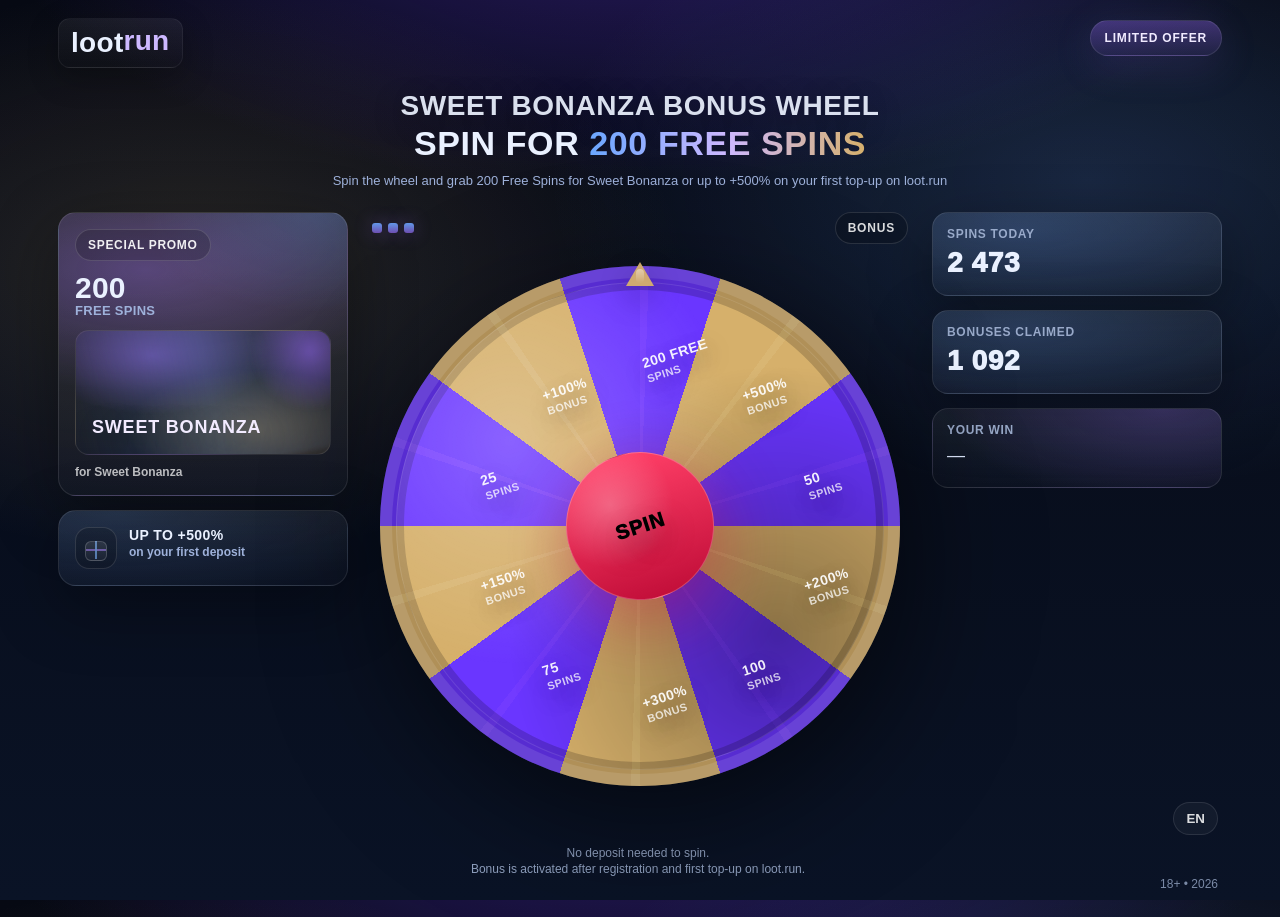
==== main.html @ 3810c140 "first commit" ====
<!doctype html>
<html lang="ru">

<head>
    <meta charset="UTF-8" />
    <meta name="viewport" content="width=device-width, initial-scale=1.0" />
    <title>Bonus Wheel</title>
    <link rel="stylesheet" href="styles.css" />
</head>

<body>
    <div class="page">
        <div class="topbar">
            <div class="brand">loot<span>run</span></div>
            <div class="pill pill--limited">LIMITED OFFER</div>
        </div>

        <header class="hero">
            <h1 class="hero__title">
                <span class="hero__titleSmall">SWEET BONANZA BONUS WHEEL</span>
                <span class="hero__titleBig">SPIN FOR <span class="gradText">200 FREE SPINS</span></span>
            </h1>
            <p class="hero__desc">
                Spin the wheel and grab 200 Free Spins for Sweet Bonanza or up to +500% on your first top-up on loot.run
            </p>
        </header>

        <main class="layout">
            <aside class="side side--left">
                <div class="promoCard promoCard--accent">
                    <div class="promoCard__top">
                        <div>
                            <div class="miniTag">SPECIAL PROMO</div>
                            <div class="promoCard__value" style="margin-top:10px">
                                <div class="promoCard__num">200</div>
                                <div class="promoCard__sub">FREE SPINS</div>
                            </div>
                        </div>
                    </div>

                    <div class="promoCard__art" aria-hidden="true">
                        <div class="artLogo">SWEET BONANZA</div>
                        <div class="artGlow"></div>
                    </div>

                    <div class="promoCard__note">for Sweet Bonanza</div>
                </div>

                <div class="promoCard promoCard--muted">
                    <div class="giftRow">
                        <div class="giftIcon" aria-hidden="true"></div>
                        <div>
                            <div class="promoCard__label">UP TO +500%</div>
                            <div class="promoCard__text">on your first deposit</div>
                        </div>
                    </div>
                </div>
            </aside>

            <section class="wheelSection">
                <div class="wheelHeader">
                    <div class="wheelHeader__left">
                        <div class="sparkRow" aria-hidden="true">
                            <span class="spark"></span>
                            <span class="spark"></span>
                            <span class="spark"></span>
                        </div>
                    </div>
                    <div class="wheelHeader__right">
                        <div class="badge">BONUS</div>
                    </div>
                </div>

                <div class="wheelWrap">
                    <div class="needle" aria-hidden="true"></div>

                    <div class="wheel" id="wheel">
                        <div class="wheel__rim"></div>
                        <div class="wheel__grid"></div>
                        <div class="wheel__labels" id="wheelLabels"></div>
                        <button class="wheel__spin" id="spinBtn" type="button">
                            <span class="wheel__spinInner">SPIN</span>
                        </button>
                    </div>
                </div>


            </section>

            <aside class="side side--right">
                <div class="statCard">
                    <div class="statCard__label">SPINS TODAY</div>
                    <div class="statCard__value" id="spinsToday">2 473</div>
                </div>
                <div class="statCard">
                    <div class="statCard__label">BONUSES CLAIMED</div>
                    <div class="statCard__value" id="bonusesClaimed">1 092</div>
                </div>

                <div class="resultCard">
                    <div class="resultCard__label">YOUR WIN</div>
                    <div class="resultCard__value" id="spinResult">—</div>
                </div>
            </aside>
        </main>

        <footer class="footer">
            <div class="topbar__lang">
                <button class="langBtn" type="button" aria-label="Language">EN</button>
            </div>
            <div class="wheelFooter">
                <div class="wheelFooter__fine">No deposit needed to spin.</div>
                <div class="wheelFooter__fine">
                    Bonus is activated after registration and first top-up on loot.run.
                </div>
            </div>
            <span class="muted">18+ • 2026</span>
        </footer>
    </div>

    <script src="app.js" defer></script>
</body>

</html>
---- styles.css ----
:root{
  --bg0:#060913;
  --bg1:#0a1326;
  --panel:#0f1a30;
  --panel2:#0c152a;
  --text:#eaf1ff;
  --muted:#9eb1da;
  --accent:#6aa6ff;
  --accent2:#9b6bff;
  --gold:#d6b06b;
  --border:rgba(255,255,255,.10);
  --border2:rgba(255,255,255,.16);
  --shadow: 0 18px 60px rgba(0,0,0,.55);
}

*{box-sizing:border-box}

html,body{height:100%}

body{
  margin:0;
  font-family:Arial, Helvetica, sans-serif;
  color:var(--text);
  background:
    radial-gradient(1100px 520px at 50% -120px, rgba(107,60,255,.35), transparent 60%),
    radial-gradient(900px 520px at 85% 20%, rgba(106,166,255,.18), transparent 60%),
    radial-gradient(900px 520px at 15% 30%, rgba(214,176,107,.16), transparent 55%),
    linear-gradient(180deg, var(--bg0), var(--bg1));
  overflow-x:hidden;
}

.page{
  max-width:1200px;
  margin:0 auto;
  padding:18px 18px 26px;
}

.topbar{
  display:flex;
  align-items:flex-start;
  justify-content:space-between;
  gap:16px;
  position:relative;
}

.brand{
  font-weight:800;
  letter-spacing:.3px;
  font-size:28px;
  line-height:1;
  padding:10px 12px;
  border-radius:12px;
  background:linear-gradient(180deg, rgba(255,255,255,.06), rgba(255,255,255,0));
  border:1px solid rgba(255,255,255,.06);
  box-shadow:0 10px 30px rgba(0,0,0,.25);
}
.brand span{
  display:inline-block;
  transform:translateY(-2px);
  color:#cdb8ff;
}

.pill{
  font-size:12px;
  font-weight:700;
  letter-spacing:.8px;
  padding:10px 14px;
  border-radius:999px;
  border:1px solid rgba(255,255,255,.10);
  background:linear-gradient(180deg, rgba(155,107,255,.35), rgba(155,107,255,.12));
  color:#f0eaff;
  box-shadow:0 10px 40px rgba(155,107,255,.15);
  margin-top:2px;
}

.topbar__lang{
  display:flex;
  justify-content:flex-end;
  min-width:90px;
}
.langBtn{
  appearance:none;
  border:1px solid rgba(255,255,255,.10);
  background:rgba(255,255,255,.04);
  color:rgba(255,255,255,.85);
  border-radius:999px;
  padding:8px 12px;
  cursor:pointer;
  transition:.15s;
  font-weight:700;
}
.langBtn:hover{
  border-color:rgba(106,166,255,.6);
  color:#cfe3ff;
}

.hero{
  margin-top:10px;
  padding:12px 0 6px;
}
.hero__title{
  margin:0;
  text-align:center;
  font-weight:900;
  letter-spacing:.6px;
}
.hero__titleSmall{
  display:block;
  font-size:28px;
  color:rgba(235,242,255,.92);
  text-transform:uppercase;
  text-shadow:0 8px 30px rgba(0,0,0,.35);
}
.hero__titleBig{
  display:block;
  font-size:34px;
  margin-top:2px;
  text-transform:uppercase;
}

.gradText{
  background:linear-gradient(90deg, #6aa6ff, #cdb8ff, #d6b06b);
  -webkit-background-clip:text;
  background-clip:text;
  color:transparent;
}

.hero__desc{
  margin:10px auto 0;
  max-width:720px;
  text-align:center;
  color:var(--muted);
  font-size:13px;
}

.layout{
  margin-top:18px;
  display:grid;
  grid-template-columns: 290px 1fr 290px;
  gap:18px;
  align-items:start;
}

.side{display:flex; flex-direction:column; gap:14px;}

.promoCard{
  border-radius:18px;
  background:
    radial-gradient(600px 140px at 20% 10%, rgba(155,107,255,.18), transparent 60%),
    linear-gradient(180deg, rgba(255,255,255,.06), rgba(255,255,255,.02));
  border:1px solid rgba(255,255,255,.10);
  box-shadow:0 20px 65px rgba(0,0,0,.35);
  padding:16px;
  overflow:hidden;
  position:relative;
}

.promoCard--accent{
  background:
    radial-gradient(520px 220px at 30% 20%, rgba(155,107,255,.35), transparent 55%),
    radial-gradient(320px 180px at 90% 0%, rgba(106,166,255,.25), transparent 55%),
    linear-gradient(180deg, rgba(255,255,255,.08), rgba(255,255,255,.02));
}

.promoCard--muted{
  background:
    radial-gradient(500px 170px at 20% 5%, rgba(106,166,255,.16), transparent 55%),
    linear-gradient(180deg, rgba(255,255,255,.05), rgba(255,255,255,.02));
}

.miniTag{
  display:inline-flex;
  align-items:center;
  font-size:12px;
  font-weight:800;
  letter-spacing:.7px;
  color:rgba(255,255,255,.92);
  padding:8px 12px;
  border-radius:999px;
  border:1px solid rgba(255,255,255,.14);
  background:rgba(0,0,0,.18);
}

.promoCard__top{
  display:flex;
  align-items:flex-start;
  justify-content:space-between;
  gap:12px;
}

.promoCard__value{ text-align:left; }
.promoCard__num{
  font-size:30px;
  font-weight:900;
  letter-spacing:.2px;
}
.promoCard__sub{
  margin-top:-2px;
  font-size:13px;
  color:var(--muted);
  font-weight:700;
  letter-spacing:.3px;
}

.promoCard__art{
  margin-top:12px;
  height:125px;
  border-radius:14px;
  border:1px solid rgba(255,255,255,.10);
  background:
    radial-gradient(180px 90px at 30% 20%, rgba(155,107,255,.45), transparent 65%),
    radial-gradient(210px 100px at 70% 80%, rgba(214,176,107,.35), transparent 60%),
    linear-gradient(180deg, rgba(0,0,0,.18), rgba(0,0,0,.04));
  position:relative;
  overflow:hidden;
}
.promoCard__art:before{
  content:"";
  position:absolute; inset:-80px -40px auto -40px;
  height:220px;
  transform:rotate(-12deg);
  background:linear-gradient(90deg, transparent, rgba(106,166,255,.20), transparent);
  filter:blur(2px);
}
.artLogo{
  position:absolute; inset:auto 16px 16px 16px;
  font-weight:900;
  letter-spacing:.8px;
  text-transform:uppercase;
  font-size:18px;
  color:#f2ebff;
  text-shadow:0 10px 30px rgba(0,0,0,.4);
}
.artGlow{
  position:absolute;
  width:140px; height:140px;
  right:-50px; top:-50px;
  border-radius:50%;
  background:radial-gradient(circle, rgba(155,107,255,.55), transparent 60%);
  filter:blur(2px);
}

.promoCard__note{
  margin-top:10px;
  color:rgba(255,255,255,.72);
  font-size:12px;
  font-weight:700;
}

.giftRow{
  display:flex;
  gap:12px;
  align-items:flex-start;
}

.giftIcon{
  width:42px; height:42px;
  border-radius:14px;
  border:1px solid rgba(255,255,255,.12);
  background:rgba(0,0,0,.18);
  display:flex; align-items:center; justify-content:center;
  font-size:18px;
  position:relative;
}

.giftIcon::before{
  content:"";
  position:absolute;
  left:50%;
  top:13px;
  width:20px;
  height:18px;
  transform:translateX(-50%);
  border-radius:6px;
  background:linear-gradient(180deg, rgba(255,255,255,.10), rgba(255,255,255,.04));
  border:1px solid rgba(255,255,255,.18);
}

.giftIcon::after{
  content:"";
  position:absolute;
  left:50%;
  top:13px;
  width:20px;
  height:18px;
  transform:translateX(-50%);
  border-radius:6px;
  background:
    linear-gradient(90deg, transparent 44%, rgba(106,166,255,.85) 44% 56%, transparent 56%),
    linear-gradient(transparent 44%, rgba(155,107,255,.75) 44% 56%, transparent 56%);
  mix-blend-mode:screen;
  opacity:.7;
}
.promoCard__label{
  font-size:14px;
  font-weight:900;
  letter-spacing:.4px;
  text-transform:uppercase;
}
.promoCard__text{
  margin-top:2px;
  color:var(--muted);
  font-size:12px;
  font-weight:700;
}

.wheelSection{
  padding:0;
  position:relative;
}
.wheelHeader{
  display:flex;
  justify-content:space-between;
  align-items:center;
  padding:0 6px 10px;
}
.badge{
  font-size:12px;
  font-weight:900;
  letter-spacing:.8px;
  padding:8px 12px;
  border-radius:999px;
  border:1px solid rgba(255,255,255,.12);
  background:rgba(0,0,0,.18);
  color:rgba(255,255,255,.85);
}

.sparkRow{display:flex; gap:6px; align-items:center;}
.spark{
  width:10px; height:10px;
  border-radius:3px;
  background:linear-gradient(180deg, rgba(106,166,255,.9), rgba(155,107,255,.65));
  box-shadow:0 0 18px rgba(155,107,255,.35);
}

.wheelWrap{
  position:relative;
  display:flex;
  justify-content:center;
  align-items:center;
  padding-top:12px;
}

.needle{
  position:absolute;
  top:8px;
  width:0; height:0;
  border-left:14px solid transparent;
  border-right:14px solid transparent;
  border-bottom:24px solid rgba(214,176,107,.95);
  filter: drop-shadow(0 10px 15px rgba(0,0,0,.35));
  z-index:4;
}
.needle:after{
  content:"";
  position:absolute;
  top:7px; left:-4px;
  width:8px; height:14px;
  background:linear-gradient(180deg, rgba(255,255,255,.75), rgba(255,255,255,.0));
  border-radius:4px;
  opacity:.55;
}

.wheel{
  width:min(520px, 100%);
  aspect-ratio:1;
  position:relative;
  border-radius:50%;
  transform:rotate(0deg);
  transition:transform 4s cubic-bezier(.08,.7,.12,1);
}

.wheel__rim{
  position:absolute; inset:0;
  border-radius:50%;
  background:
    conic-gradient(
      #6a36ff 0deg 36deg,
      #d6b06b 36deg 72deg,
      #6a36ff 72deg 108deg,
      #d6b06b 108deg 144deg,
      #6a36ff 144deg 180deg,
      #d6b06b 180deg 216deg,
      #6a36ff 216deg 252deg,
      #d6b06b 252deg 288deg,
      #6a36ff 288deg 324deg,
      #d6b06b 324deg 360deg
    );
  box-shadow:
    inset 0 0 0 12px rgba(255,255,255,.10),
    inset 0 0 0 24px rgba(0,0,0,.18),
    0 32px 120px rgba(0,0,0,.55);
}
.wheel__rim:before{
  content:"";
  position:absolute; inset:16px;
  border-radius:50%;
  background:
    radial-gradient(circle at 30% 25%, rgba(255,255,255,.22), transparent 45%),
    radial-gradient(circle at 70% 80%, rgba(0,0,0,.35), transparent 52%);
  border:1px solid rgba(255,255,255,.10);
}

.wheel__grid{
  position:absolute; inset:0;
  border-radius:50%;
  background:
    repeating-conic-gradient(
      from -90deg,
      rgba(255,255,255,.14) 0deg 2deg,
      rgba(255,255,255,0) 2deg 36deg
    );
  mix-blend-mode:overlay;
  opacity:.55;
}

.wheel__labels{
  position:absolute; inset:0;
  pointer-events:none;
  z-index:2;
}
.wheel__label{
  position:absolute;
  left:50%; top:50%;
  transform-origin:0 0;
  font-weight:900;
  letter-spacing:.4px;
  text-transform:uppercase;
  font-size:14px;
  color:rgba(255,255,255,.92);
  text-shadow:0 10px 25px rgba(0,0,0,.4);
  white-space:nowrap;
}
.wheel__labelSmall{
  display:block;
  margin-top:2px;
  font-size:11px;
  color:rgba(255,255,255,.75);
  font-weight:800;
}

.wheel__spin{
  position:absolute;
  left:50%; top:50%;
  transform:translate(-50%,-50%);
  width:148px; height:148px;
  border-radius:50%;
  border:1px solid rgba(255,255,255,.22);
  background:
    radial-gradient(circle at 35% 30%, rgba(255,255,255,.25), rgba(255,255,255,0) 45%),
    linear-gradient(180deg, #ff3f67, #c30f3a);
  cursor:pointer;
  z-index:5;
  box-shadow:0 22px 70px rgba(195,15,58,.45);
  transition:transform .12s, box-shadow .2s, filter .2s;
}
.wheel__spin:hover{
  filter:saturate(1.06);
  box-shadow:0 28px 85px rgba(195,15,58,.55);
}
.wheel__spin:active{
  transform:translate(-50%,-50%) scale(.98);
}
.wheel__spin[disabled]{
  opacity:.55;
  cursor:not-allowed;
  filter:grayscale(.1);
}

.wheel__spinInner{
  display:flex;
  align-items:center;
  justify-content:center;
  height:100%;
  font-weight:1000;
  font-size:20px;
  letter-spacing:1px;
  text-shadow:0 12px 30px rgba(0,0,0,.35);
}

.wheelFooter{
  margin-top:10px;
  text-align:center;
  color:rgba(159,176,208,.9);
  font-size:12px;
  line-height:1.35;
}

.side--right .statCard{ margin-bottom:0; }

.statCard{
  border-radius:16px;
  padding:14px 14px 16px;
  border:1px solid rgba(255,255,255,.10);
  background:
    radial-gradient(420px 140px at 30% 20%, rgba(106,166,255,.18), transparent 60%),
    linear-gradient(180deg, rgba(255,255,255,.06), rgba(255,255,255,.02));
  box-shadow:0 18px 60px rgba(0,0,0,.35);
}
.statCard__label{
  color:rgba(159,176,208,.95);
  font-size:12px;
  letter-spacing:.7px;
  font-weight:900;
}
.statCard__value{
  margin-top:6px;
  font-weight:1000;
  font-size:28px;
  letter-spacing:.6px;
  color:#eaf1ff;
}

.resultCard{
  border-radius:16px;
  padding:14px;
  border:1px solid rgba(255,255,255,.10);
  background:
    radial-gradient(360px 160px at 80% 0%, rgba(155,107,255,.22), transparent 60%),
    linear-gradient(180deg, rgba(255,255,255,.06), rgba(255,255,255,.02));
}
.resultCard__label{
  color:rgba(159,176,208,.95);
  font-size:12px;
  letter-spacing:.7px;
  font-weight:900;
}
.resultCard__value{
  margin-top:8px;
  font-weight:1100;
  font-size:18px;
  color:#dfe9ff;
  min-height:28px;
}

.footer{
  margin-top:16px;
  text-align:right;
  color:rgba(159,176,208,.8);
  font-size:12px;
  padding-right:4px;
}
.muted{opacity:.95}

@media (max-width:1100px){
  .layout{grid-template-columns: 260px 1fr; grid-template-areas: "left wheel" "right wheel"; }
  .side--left{grid-area:left}
  .wheelSection{grid-area:wheel}
  .side--right{grid-area:right}
}

@media (max-width:860px){
  .layout{grid-template-columns: 1fr; }
  .side{flex-direction:row; overflow:auto; padding-bottom:6px}
  .side .promoCard, .side .statCard, .side .resultCard{min-width:260px}
  .wheel{width:min(520px, 92vw)}
  .footer{text-align:center}
}
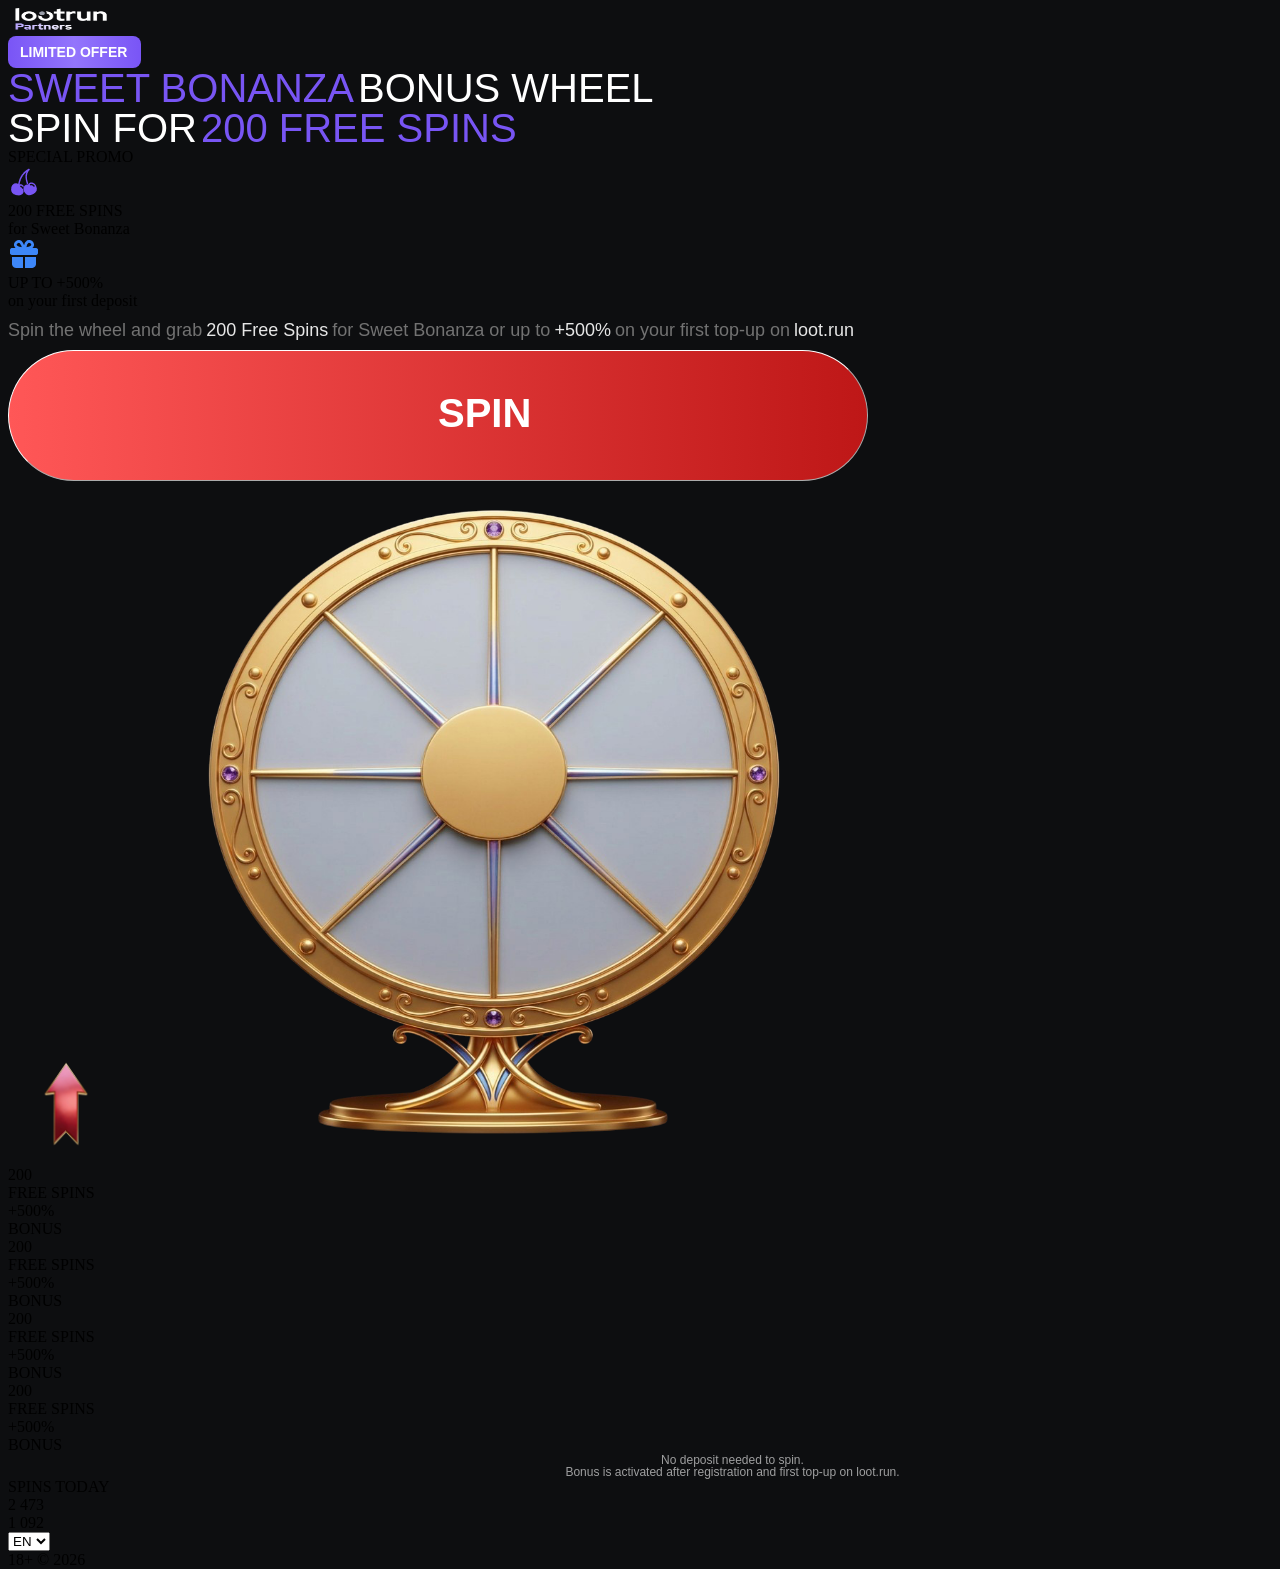
==== commit 173b0440: "DOM" ====
--- a/main.html
+++ b/main.html
@@ -1,5 +1,5 @@
 <!doctype html>
-<html lang="ru">
+<html lang="en">
 
 <head>
     <meta charset="UTF-8" />
@@ -10,111 +10,124 @@
 
 <body>
     <div class="page">
-        <div class="topbar">
-            <div class="brand">loot<span>run</span></div>
-            <div class="pill pill--limited">LIMITED OFFER</div>
+        <div class="brand">
+            <img src="picture/logo.png" width="104" height="24" alt="Logo" />
         </div>
 
-        <header class="hero">
-            <h1 class="hero__title">
-                <span class="hero__titleSmall">SWEET BONANZA BONUS WHEEL</span>
-                <span class="hero__titleBig">SPIN FOR <span class="gradText">200 FREE SPINS</span></span>
-            </h1>
-            <p class="hero__desc">
-                Spin the wheel and grab 200 Free Spins for Sweet Bonanza or up to +500% on your first top-up on loot.run
-            </p>
+        <header class="header">
+            <div class="descr-header">
+                <div class="wheelFooter">
+                    <div class="pill-limited">LIMITED OFFER</div>
+                    <div class="hero-header-fine">
+                        <span class="hero-header-fine-one" data-i18n="hero_brand"></span>
+                        <span class="hero-header-fine-two" data-i18n="hero_prefix"></span>
+                        <span class="hero-header-fine-one" data-i18n="hero_free_spins"></span>
+                    </div>
+
+
+                </div>
+            </div>
         </header>
 
         <main class="layout">
-            <aside class="side side--left">
-                <div class="promoCard promoCard--accent">
-                    <div class="promoCard__top">
-                        <div>
-                            <div class="miniTag">SPECIAL PROMO</div>
-                            <div class="promoCard__value" style="margin-top:10px">
-                                <div class="promoCard__num">200</div>
-                                <div class="promoCard__sub">FREE SPINS</div>
+            <aside class="banners">
+                <div class="frame-31">
+                    <div class="frame-31-promo">
+                        <div class="miniTag" data-i18n="promo_special_promo"></div>
+                    </div>
+
+                <div class="frame-31-fs">
+                    <div class="frame-32">
+                        <div class="frame-34">
+                            <img src="picture/berry.png" width="32px" height="32px" alt="Frame 34" />
+                            <div class="frame-34-text">
+                                <div class="frame-34-text-value-num" data-i18n="promo_free_spins"></div>
                             </div>
                         </div>
+                        <div class="frame-34-text-value">
+                            <div class="frame-34-text-value-sub" data-i18n="promo_for_game"></div>
+                        </div>
                     </div>
-
-                    <div class="promoCard__art" aria-hidden="true">
-                        <div class="artLogo">SWEET BONANZA</div>
-                        <div class="artGlow"></div>
-                    </div>
-
-                    <div class="promoCard__note">for Sweet Bonanza</div>
                 </div>
 
-                <div class="promoCard promoCard--muted">
-                    <div class="giftRow">
-                        <div class="giftIcon" aria-hidden="true"></div>
-                        <div>
-                            <div class="promoCard__label">UP TO +500%</div>
-                            <div class="promoCard__text">on your first deposit</div>
+                <div class="frame-31-fd">
+                    <div class="frame-32">
+                        <div class="frame-34">
+                            <img src="picture/gift.png" width="32px" height="32px" alt="Frame 34" />
+                            <div class="frame-34-text">
+                                <div class="frame-34-text-value-num" data-i18n="promo_up_to_bonus"></div>
+                            </div>
+                        </div>
+                        <div class="frame-34-text-value">
+                            <div class="frame-34-text-value-sub" data-i18n="promo_first_deposit"></div>
                         </div>
                     </div>
                 </div>
             </aside>
 
-            <section class="wheelSection">
-                <div class="wheelHeader">
-                    <div class="wheelHeader__left">
-                        <div class="sparkRow" aria-hidden="true">
-                            <span class="spark"></span>
-                            <span class="spark"></span>
-                            <span class="spark"></span>
-                        </div>
-                    </div>
-                    <div class="wheelHeader__right">
-                        <div class="badge">BONUS</div>
-                    </div>
+            <section class="wheel">
+                <div class="hero-header-description-fine">
+                    <span class="hero-header-description-fine-grey" data-i18n="hero_spin"></span>
+                    <span class="hero-header-description-fine-white" data-i18n="hero_free"></span>
+                    <span class="hero-header-description-fine-grey" data-i18n="hero_for_sweet"></span>
+                    <span class="hero-header-description-fine-white" data-i18n="hero_500"></span>
+                    <span class="hero-header-description-fine-grey" data-i18n="hero_first"></span>
+                    <span class="hero-header-description-fine-white" data-i18n="hero_loot"></span>
+                </div>
+                <div class="case">
+
+                <div class="btn-spin">
+                    <button class="wheel-spin">
+                        <span class="spin-text">
+                            Spin
+                        </span>
+                    </button>
                 </div>
 
-                <div class="wheelWrap">
-                    <div class="needle" aria-hidden="true"></div>
+                <img class="wheel-arrow" src="picture/arrow.png" alt="arrow" />
 
-                    <div class="wheel" id="wheel">
-                        <div class="wheel__rim"></div>
-                        <div class="wheel__grid"></div>
-                        <div class="wheel__labels" id="wheelLabels"></div>
-                        <button class="wheel__spin" id="spinBtn" type="button">
-                            <span class="wheel__spinInner">SPIN</span>
-                        </button>
-                    </div>
+                <img class="wheel-border" src="picture/border-wheel.png" alt="border-wheel" />
+
+                <div class="sectors" id="sectors"></div>
+
                 </div>
+                <div class="wheel-text">
+                    <div class="wheel-text-one" data-i18n="footer_no_deposit_needed"></div>
+                    <div class="wheel-text-two" data-i18n="footer_bonus_activation_text"></div>
+                </div>
+            </section>
 
+            <section class="card-icons">
 
             </section>
 
-            <aside class="side side--right">
-                <div class="statCard">
-                    <div class="statCard__label">SPINS TODAY</div>
-                    <div class="statCard__value" id="spinsToday">2 473</div>
+            <section class="girl">
+
+            </section>
+
+            <aside class="counter">
+                <div class="spins">
+                    <div class="spins-label" data-i18n="stats_spins_today_label"></div>
+                    <div class="spins-value" id="spinsToday">2 473</div>
                 </div>
-                <div class="statCard">
-                    <div class="statCard__label">BONUSES CLAIMED</div>
-                    <div class="statCard__value" id="bonusesClaimed">1 092</div>
-                </div>
-
-                <div class="resultCard">
-                    <div class="resultCard__label">YOUR WIN</div>
-                    <div class="resultCard__value" id="spinResult">—</div>
+                <div class="bonuses">
+                    <div class="bonuses-label" data-i18n=">stats_bonuses_claimed_label"></div>
+                    <div class="bonuses-value" id="bonusesClaimed">1 092</div>
                 </div>
             </aside>
         </main>
 
         <footer class="footer">
-            <div class="topbar__lang">
-                <button class="langBtn" type="button" aria-label="Language">EN</button>
+            <div class="footer-frame">
+                <div class="topbar__lang">
+                    <select id="langSelect" class="langSelect" aria-label="Language">
+                        <option value="en" selected>EN</option>
+                        <option value="ru">RU</option>
+                        <option value="uz">UZ</option>
+                    </select>
+                </div>
+                <span class="muted">18+ © 2026</span>
             </div>
-            <div class="wheelFooter">
-                <div class="wheelFooter__fine">No deposit needed to spin.</div>
-                <div class="wheelFooter__fine">
-                    Bonus is activated after registration and first top-up on loot.run.
-                </div>
-            </div>
-            <span class="muted">18+ • 2026</span>
         </footer>
     </div>
 
--- a/styles.css
+++ b/styles.css
@@ -1,559 +1,239 @@
-:root{
-  --bg0:#060913;
-  --bg1:#0a1326;
-  --panel:#0f1a30;
-  --panel2:#0c152a;
-  --text:#eaf1ff;
-  --muted:#9eb1da;
-  --accent:#6aa6ff;
-  --accent2:#9b6bff;
-  --gold:#d6b06b;
-  --border:rgba(255,255,255,.10);
-  --border2:rgba(255,255,255,.16);
-  --shadow: 0 18px 60px rgba(0,0,0,.55);
-}
-
-*{box-sizing:border-box}
-
-html,body{height:100%}
-
-body{
-  margin:0;
-  font-family:Arial, Helvetica, sans-serif;
-  color:var(--text);
-  background:
-    radial-gradient(1100px 520px at 50% -120px, rgba(107,60,255,.35), transparent 60%),
-    radial-gradient(900px 520px at 85% 20%, rgba(106,166,255,.18), transparent 60%),
-    radial-gradient(900px 520px at 15% 30%, rgba(214,176,107,.16), transparent 55%),
-    linear-gradient(180deg, var(--bg0), var(--bg1));
-  overflow-x:hidden;
-}
-
-.page{
-  max-width:1200px;
-  margin:0 auto;
-  padding:18px 18px 26px;
-}
-
-.topbar{
-  display:flex;
-  align-items:flex-start;
-  justify-content:space-between;
-  gap:16px;
-  position:relative;
-}
-
-.brand{
-  font-weight:800;
-  letter-spacing:.3px;
-  font-size:28px;
-  line-height:1;
-  padding:10px 12px;
-  border-radius:12px;
-  background:linear-gradient(180deg, rgba(255,255,255,.06), rgba(255,255,255,0));
-  border:1px solid rgba(255,255,255,.06);
-  box-shadow:0 10px 30px rgba(0,0,0,.25);
-}
-.brand span{
-  display:inline-block;
-  transform:translateY(-2px);
-  color:#cdb8ff;
-}
-
-.pill{
-  font-size:12px;
-  font-weight:700;
-  letter-spacing:.8px;
-  padding:10px 14px;
-  border-radius:999px;
-  border:1px solid rgba(255,255,255,.10);
-  background:linear-gradient(180deg, rgba(155,107,255,.35), rgba(155,107,255,.12));
-  color:#f0eaff;
-  box-shadow:0 10px 40px rgba(155,107,255,.15);
-  margin-top:2px;
-}
-
-.topbar__lang{
-  display:flex;
-  justify-content:flex-end;
-  min-width:90px;
-}
-.langBtn{
-  appearance:none;
-  border:1px solid rgba(255,255,255,.10);
-  background:rgba(255,255,255,.04);
-  color:rgba(255,255,255,.85);
-  border-radius:999px;
-  padding:8px 12px;
-  cursor:pointer;
-  transition:.15s;
-  font-weight:700;
-}
-.langBtn:hover{
-  border-color:rgba(106,166,255,.6);
-  color:#cfe3ff;
-}
-
-.hero{
-  margin-top:10px;
-  padding:12px 0 6px;
-}
-.hero__title{
-  margin:0;
-  text-align:center;
-  font-weight:900;
-  letter-spacing:.6px;
-}
-.hero__titleSmall{
-  display:block;
-  font-size:28px;
-  color:rgba(235,242,255,.92);
-  text-transform:uppercase;
-  text-shadow:0 8px 30px rgba(0,0,0,.35);
-}
-.hero__titleBig{
-  display:block;
-  font-size:34px;
-  margin-top:2px;
-  text-transform:uppercase;
-}
-
-.gradText{
-  background:linear-gradient(90deg, #6aa6ff, #cdb8ff, #d6b06b);
-  -webkit-background-clip:text;
-  background-clip:text;
-  color:transparent;
-}
-
-.hero__desc{
-  margin:10px auto 0;
-  max-width:720px;
-  text-align:center;
-  color:var(--muted);
-  font-size:13px;
-}
-
-.layout{
-  margin-top:18px;
-  display:grid;
-  grid-template-columns: 290px 1fr 290px;
-  gap:18px;
-  align-items:start;
-}
-
-.side{display:flex; flex-direction:column; gap:14px;}
-
-.promoCard{
-  border-radius:18px;
-  background:
-    radial-gradient(600px 140px at 20% 10%, rgba(155,107,255,.18), transparent 60%),
-    linear-gradient(180deg, rgba(255,255,255,.06), rgba(255,255,255,.02));
-  border:1px solid rgba(255,255,255,.10);
-  box-shadow:0 20px 65px rgba(0,0,0,.35);
-  padding:16px;
-  overflow:hidden;
-  position:relative;
-}
-
-.promoCard--accent{
-  background:
-    radial-gradient(520px 220px at 30% 20%, rgba(155,107,255,.35), transparent 55%),
-    radial-gradient(320px 180px at 90% 0%, rgba(106,166,255,.25), transparent 55%),
-    linear-gradient(180deg, rgba(255,255,255,.08), rgba(255,255,255,.02));
-}
-
-.promoCard--muted{
-  background:
-    radial-gradient(500px 170px at 20% 5%, rgba(106,166,255,.16), transparent 55%),
-    linear-gradient(180deg, rgba(255,255,255,.05), rgba(255,255,255,.02));
-}
-
-.miniTag{
-  display:inline-flex;
-  align-items:center;
-  font-size:12px;
-  font-weight:800;
-  letter-spacing:.7px;
-  color:rgba(255,255,255,.92);
-  padding:8px 12px;
-  border-radius:999px;
-  border:1px solid rgba(255,255,255,.14);
-  background:rgba(0,0,0,.18);
-}
-
-.promoCard__top{
-  display:flex;
-  align-items:flex-start;
-  justify-content:space-between;
-  gap:12px;
-}
-
-.promoCard__value{ text-align:left; }
-.promoCard__num{
-  font-size:30px;
-  font-weight:900;
-  letter-spacing:.2px;
-}
-.promoCard__sub{
-  margin-top:-2px;
-  font-size:13px;
-  color:var(--muted);
-  font-weight:700;
-  letter-spacing:.3px;
-}
-
-.promoCard__art{
-  margin-top:12px;
-  height:125px;
-  border-radius:14px;
-  border:1px solid rgba(255,255,255,.10);
-  background:
-    radial-gradient(180px 90px at 30% 20%, rgba(155,107,255,.45), transparent 65%),
-    radial-gradient(210px 100px at 70% 80%, rgba(214,176,107,.35), transparent 60%),
-    linear-gradient(180deg, rgba(0,0,0,.18), rgba(0,0,0,.04));
-  position:relative;
-  overflow:hidden;
-}
-.promoCard__art:before{
-  content:"";
-  position:absolute; inset:-80px -40px auto -40px;
-  height:220px;
-  transform:rotate(-12deg);
-  background:linear-gradient(90deg, transparent, rgba(106,166,255,.20), transparent);
-  filter:blur(2px);
-}
-.artLogo{
-  position:absolute; inset:auto 16px 16px 16px;
-  font-weight:900;
-  letter-spacing:.8px;
-  text-transform:uppercase;
-  font-size:18px;
-  color:#f2ebff;
-  text-shadow:0 10px 30px rgba(0,0,0,.4);
-}
-.artGlow{
-  position:absolute;
-  width:140px; height:140px;
-  right:-50px; top:-50px;
-  border-radius:50%;
-  background:radial-gradient(circle, rgba(155,107,255,.55), transparent 60%);
-  filter:blur(2px);
-}
-
-.promoCard__note{
-  margin-top:10px;
-  color:rgba(255,255,255,.72);
-  font-size:12px;
-  font-weight:700;
-}
-
-.giftRow{
-  display:flex;
-  gap:12px;
-  align-items:flex-start;
-}
-
-.giftIcon{
-  width:42px; height:42px;
-  border-radius:14px;
-  border:1px solid rgba(255,255,255,.12);
-  background:rgba(0,0,0,.18);
-  display:flex; align-items:center; justify-content:center;
-  font-size:18px;
-  position:relative;
-}
-
-.giftIcon::before{
-  content:"";
-  position:absolute;
-  left:50%;
-  top:13px;
-  width:20px;
-  height:18px;
-  transform:translateX(-50%);
-  border-radius:6px;
-  background:linear-gradient(180deg, rgba(255,255,255,.10), rgba(255,255,255,.04));
-  border:1px solid rgba(255,255,255,.18);
-}
-
-.giftIcon::after{
-  content:"";
-  position:absolute;
-  left:50%;
-  top:13px;
-  width:20px;
-  height:18px;
-  transform:translateX(-50%);
-  border-radius:6px;
-  background:
-    linear-gradient(90deg, transparent 44%, rgba(106,166,255,.85) 44% 56%, transparent 56%),
-    linear-gradient(transparent 44%, rgba(155,107,255,.75) 44% 56%, transparent 56%);
-  mix-blend-mode:screen;
-  opacity:.7;
-}
-.promoCard__label{
-  font-size:14px;
-  font-weight:900;
-  letter-spacing:.4px;
-  text-transform:uppercase;
-}
-.promoCard__text{
-  margin-top:2px;
-  color:var(--muted);
-  font-size:12px;
-  font-weight:700;
-}
-
-.wheelSection{
-  padding:0;
-  position:relative;
-}
-.wheelHeader{
-  display:flex;
-  justify-content:space-between;
-  align-items:center;
-  padding:0 6px 10px;
-}
-.badge{
-  font-size:12px;
-  font-weight:900;
-  letter-spacing:.8px;
-  padding:8px 12px;
-  border-radius:999px;
-  border:1px solid rgba(255,255,255,.12);
-  background:rgba(0,0,0,.18);
-  color:rgba(255,255,255,.85);
-}
-
-.sparkRow{display:flex; gap:6px; align-items:center;}
-.spark{
-  width:10px; height:10px;
-  border-radius:3px;
-  background:linear-gradient(180deg, rgba(106,166,255,.9), rgba(155,107,255,.65));
-  box-shadow:0 0 18px rgba(155,107,255,.35);
-}
-
-.wheelWrap{
-  position:relative;
-  display:flex;
-  justify-content:center;
-  align-items:center;
-  padding-top:12px;
-}
-
-.needle{
-  position:absolute;
-  top:8px;
-  width:0; height:0;
-  border-left:14px solid transparent;
-  border-right:14px solid transparent;
-  border-bottom:24px solid rgba(214,176,107,.95);
-  filter: drop-shadow(0 10px 15px rgba(0,0,0,.35));
-  z-index:4;
-}
-.needle:after{
-  content:"";
-  position:absolute;
-  top:7px; left:-4px;
-  width:8px; height:14px;
-  background:linear-gradient(180deg, rgba(255,255,255,.75), rgba(255,255,255,.0));
-  border-radius:4px;
-  opacity:.55;
-}
-
-.wheel{
-  width:min(520px, 100%);
-  aspect-ratio:1;
-  position:relative;
-  border-radius:50%;
-  transform:rotate(0deg);
-  transition:transform 4s cubic-bezier(.08,.7,.12,1);
-}
-
-.wheel__rim{
-  position:absolute; inset:0;
-  border-radius:50%;
-  background:
-    conic-gradient(
-      #6a36ff 0deg 36deg,
-      #d6b06b 36deg 72deg,
-      #6a36ff 72deg 108deg,
-      #d6b06b 108deg 144deg,
-      #6a36ff 144deg 180deg,
-      #d6b06b 180deg 216deg,
-      #6a36ff 216deg 252deg,
-      #d6b06b 252deg 288deg,
-      #6a36ff 288deg 324deg,
-      #d6b06b 324deg 360deg
-    );
-  box-shadow:
-    inset 0 0 0 12px rgba(255,255,255,.10),
-    inset 0 0 0 24px rgba(0,0,0,.18),
-    0 32px 120px rgba(0,0,0,.55);
-}
-.wheel__rim:before{
-  content:"";
-  position:absolute; inset:16px;
-  border-radius:50%;
-  background:
-    radial-gradient(circle at 30% 25%, rgba(255,255,255,.22), transparent 45%),
-    radial-gradient(circle at 70% 80%, rgba(0,0,0,.35), transparent 52%);
-  border:1px solid rgba(255,255,255,.10);
-}
-
-.wheel__grid{
-  position:absolute; inset:0;
-  border-radius:50%;
-  background:
-    repeating-conic-gradient(
-      from -90deg,
-      rgba(255,255,255,.14) 0deg 2deg,
-      rgba(255,255,255,0) 2deg 36deg
-    );
-  mix-blend-mode:overlay;
-  opacity:.55;
-}
-
-.wheel__labels{
-  position:absolute; inset:0;
-  pointer-events:none;
-  z-index:2;
-}
-.wheel__label{
-  position:absolute;
-  left:50%; top:50%;
-  transform-origin:0 0;
-  font-weight:900;
-  letter-spacing:.4px;
-  text-transform:uppercase;
-  font-size:14px;
-  color:rgba(255,255,255,.92);
-  text-shadow:0 10px 25px rgba(0,0,0,.4);
-  white-space:nowrap;
-}
-.wheel__labelSmall{
-  display:block;
-  margin-top:2px;
-  font-size:11px;
-  color:rgba(255,255,255,.75);
-  font-weight:800;
-}
-
-.wheel__spin{
-  position:absolute;
-  left:50%; top:50%;
-  transform:translate(-50%,-50%);
-  width:148px; height:148px;
-  border-radius:50%;
-  border:1px solid rgba(255,255,255,.22);
-  background:
-    radial-gradient(circle at 35% 30%, rgba(255,255,255,.25), rgba(255,255,255,0) 45%),
-    linear-gradient(180deg, #ff3f67, #c30f3a);
-  cursor:pointer;
-  z-index:5;
-  box-shadow:0 22px 70px rgba(195,15,58,.45);
-  transition:transform .12s, box-shadow .2s, filter .2s;
-}
-.wheel__spin:hover{
-  filter:saturate(1.06);
-  box-shadow:0 28px 85px rgba(195,15,58,.55);
-}
-.wheel__spin:active{
-  transform:translate(-50%,-50%) scale(.98);
-}
-.wheel__spin[disabled]{
-  opacity:.55;
-  cursor:not-allowed;
-  filter:grayscale(.1);
-}
-
-.wheel__spinInner{
-  display:flex;
-  align-items:center;
-  justify-content:center;
-  height:100%;
-  font-weight:1000;
-  font-size:20px;
-  letter-spacing:1px;
-  text-shadow:0 12px 30px rgba(0,0,0,.35);
-}
-
-.wheelFooter{
-  margin-top:10px;
-  text-align:center;
-  color:rgba(159,176,208,.9);
-  font-size:12px;
-  line-height:1.35;
-}
-
-.side--right .statCard{ margin-bottom:0; }
-
-.statCard{
-  border-radius:16px;
-  padding:14px 14px 16px;
-  border:1px solid rgba(255,255,255,.10);
-  background:
-    radial-gradient(420px 140px at 30% 20%, rgba(106,166,255,.18), transparent 60%),
-    linear-gradient(180deg, rgba(255,255,255,.06), rgba(255,255,255,.02));
-  box-shadow:0 18px 60px rgba(0,0,0,.35);
-}
-.statCard__label{
-  color:rgba(159,176,208,.95);
-  font-size:12px;
-  letter-spacing:.7px;
-  font-weight:900;
-}
-.statCard__value{
-  margin-top:6px;
-  font-weight:1000;
-  font-size:28px;
-  letter-spacing:.6px;
-  color:#eaf1ff;
-}
-
-.resultCard{
-  border-radius:16px;
-  padding:14px;
-  border:1px solid rgba(255,255,255,.10);
-  background:
-    radial-gradient(360px 160px at 80% 0%, rgba(155,107,255,.22), transparent 60%),
-    linear-gradient(180deg, rgba(255,255,255,.06), rgba(255,255,255,.02));
-}
-.resultCard__label{
-  color:rgba(159,176,208,.95);
-  font-size:12px;
-  letter-spacing:.7px;
-  font-weight:900;
-}
-.resultCard__value{
-  margin-top:8px;
-  font-weight:1100;
-  font-size:18px;
-  color:#dfe9ff;
-  min-height:28px;
-}
-
-.footer{
-  margin-top:16px;
-  text-align:right;
-  color:rgba(159,176,208,.8);
-  font-size:12px;
-  padding-right:4px;
-}
-.muted{opacity:.95}
-
-@media (max-width:1100px){
-  .layout{grid-template-columns: 260px 1fr; grid-template-areas: "left wheel" "right wheel"; }
-  .side--left{grid-area:left}
-  .wheelSection{grid-area:wheel}
-  .side--right{grid-area:right}
-}
-
-@media (max-width:860px){
-  .layout{grid-template-columns: 1fr; }
-  .side{flex-direction:row; overflow:auto; padding-bottom:6px}
-  .side .promoCard, .side .statCard, .side .resultCard{min-width:260px}
-  .wheel{width:min(520px, 92vw)}
-  .footer{text-align:center}
-}
-
+@font-face {
+  font-family: "Google Sans";
+  src: local("Google Sans"), local("Product Sans");
+}
+
+body {
+  width: 1449px;
+  height: 1024px;
+  background: #0D0E10;
+}
+
+.header {
+  width: 653;
+  height: 128;
+  angle: 0 deg;
+  opacity: 1;
+  gap: 16px;
+  top: 40px;
+  left: 393px;
+}
+
+.pill-limited {
+  width: 109px;
+  height: 24px;
+  angle: 0 deg;
+  opacity: 1;
+  border-radius: 8px;
+  gap: 10px;
+  padding-top: 4px;
+  padding-right: 12px;
+  padding-bottom: 4px;
+  padding-left: 12px;
+  background: linear-gradient(87.65deg, #7A56F6 1.97%, #9375FC 50%, #7A56F6 98.03%);
+  font-family: "Google Sans", sans-serif;
+  font-weight: 700;
+  font-style: Bold;
+  font-size: 14px;
+  leading-trim: NONE;
+  line-height: 24px;
+  letter-spacing: 2%;
+  text-transform: uppercase;
+  color: #FFFFFF;
+}
+
+.hero-header-fine {
+  width: 653px;
+  height: 80px;
+}
+
+.hero-header-fine-one {
+  font-family: "Google Sans", sans-serif;
+  font-weight: 700px;
+  font-style: Bold;
+  font-size: 40px;
+  leading-trim: NONE;
+  line-height: 40px;
+  letter-spacing: 3%;
+  text-align: center;
+  text-transform: uppercase;
+  color: #7855F4;
+
+}
+
+.hero-header-fine-two {
+  font-family: "Google Sans", sans-serif;
+  font-weight: 400px;
+  font-style: Regular;
+  font-size: 40px;
+  leading-trim: NONE;
+  line-height: 40px;
+  letter-spacing: 3%;
+  text-align: center;
+  text-transform: uppercase;
+  color: #FFFFFF;
+}
+
+
+/* колесо */
+.hero-header-description-fine {
+  width: 913px;
+  height: 40px;
+  angle: 0 deg;
+  opacity: 1;
+  top: -54px;
+  left: -92px;
+
+}
+
+.hero-header-description-fine-grey {
+  font-family: "Google Sans", sans-serif;
+  font-weight: 400px;
+  font-style: Regular;
+  font-size: 18px;
+  leading-trim: NONE;
+  line-height: 40px;
+  letter-spacing: 3%;
+  text-align: center;
+  color: #727272;
+}
+
+.hero-header-description-fine-white {
+  font-family: "Google Sans", sans-serif;
+  font-weight: 400px;
+  font-style: Regular;
+  font-size: 18px;
+  leading-trim: NONE;
+  line-height: 40px;
+  letter-spacing: 3%;
+  text-align: center;
+  color: #e6e6e6;
+}
+
+.btn-spin {
+  width: 133px;
+  height: 133px;
+  angle: 0 deg;
+  opacity: 1;
+  top: 232px;
+  left: 298px;
+}
+
+.wheel-spin {
+  width: 131px;
+  height: 131px;
+  angle: 0 deg;
+  opacity: 1;
+  top: 1px;
+  left: 1px;
+  gap: 10px;
+  border-radius: 200px;
+  background: linear-gradient(90deg, #FF5757 0%, #BE1717 100%);
+  padding-top: 16px;
+  padding-right: 429px;
+  padding-bottom: 16px;
+  padding-left: 429px;
+  border-width: 1px;
+  border-color: #ffffff;
+}
+
+.spin-text {
+  width: 90px;
+  height: 24px;
+  angle: 0 deg;
+  opacity: 1;
+  font-family: "Google Sans", sans-serif;
+  font-weight: 700;
+  font-style: Bold;
+  font-size: 40px;
+  leading-trim: NONE;
+  line-height: 24px;
+  letter-spacing: 0%;
+  text-transform: uppercase;
+  color: #FFFFFF;
+}
+
+.wheel-text {
+  width: 344;
+  height: 24;
+  angle: 0 deg;
+  opacity: 1;
+  top: 692px;
+  left: 193px;
+  font-family: "Google Sans", sans-serif;
+  font-weight: 400px;
+  font-style: Regular;
+  font-size: 12px;
+  leading-trim: NONE;
+  line-height: 12px;
+  letter-spacing: 0%;
+  text-align: center;
+  color: #FFFFFF99;
+}
+
+.wheel-arrow {
+  width: 116px;
+  height: 116px;
+  angle: 156 deg;
+  opacity: 1;
+  top: 4px;
+  left: 384px;
+  rotation: 156 deg;
+}
+
+.wheel-border {
+  width: 729px;
+  height: 679px;
+  angle: 0 deg;
+  opacity: 1;
+  top: 12px;
+}
+
+/* Wheel sectors (Figma groups: Ellipse 21 / sect+txt / Subtract) */
+.sectors {
+  /* position: relative; */
+  /* width: ...; height: ...; */
+  /* transform: ...; */
+}
+
+.sector {
+  /* position: absolute; */
+  /* inset: 0; */
+  /* transform: rotate(...); */
+  /* pointer-events: none; */
+}
+
+.ellipse-21 {
+  /* position: absolute; */
+  /* width: ...; height: ...; */
+  /* border-radius: 50%; */
+  /* background: ...; */
+}
+
+.sect-txt {
+  /* position: absolute; */
+  /* display: flex; */
+  /* flex-direction: column; */
+  /* align-items: center; */
+  /* transform: rotate(...); */
+}
+
+.sect-txt-value {
+  /* font-size: ...; */
+  /* font-weight: ...; */
+  /* color: ...; */
+}
+
+.sect-txt-label {
+  /* font-size: ...; */
+  /* font-weight: ...; */
+  /* color: ...; */
+}
+
+.subtract {
+  /* position: absolute; */
+  /* width: ...; height: ...; */
+  /* background: ...; */
+  /* clip-path: ...; */
+}
+
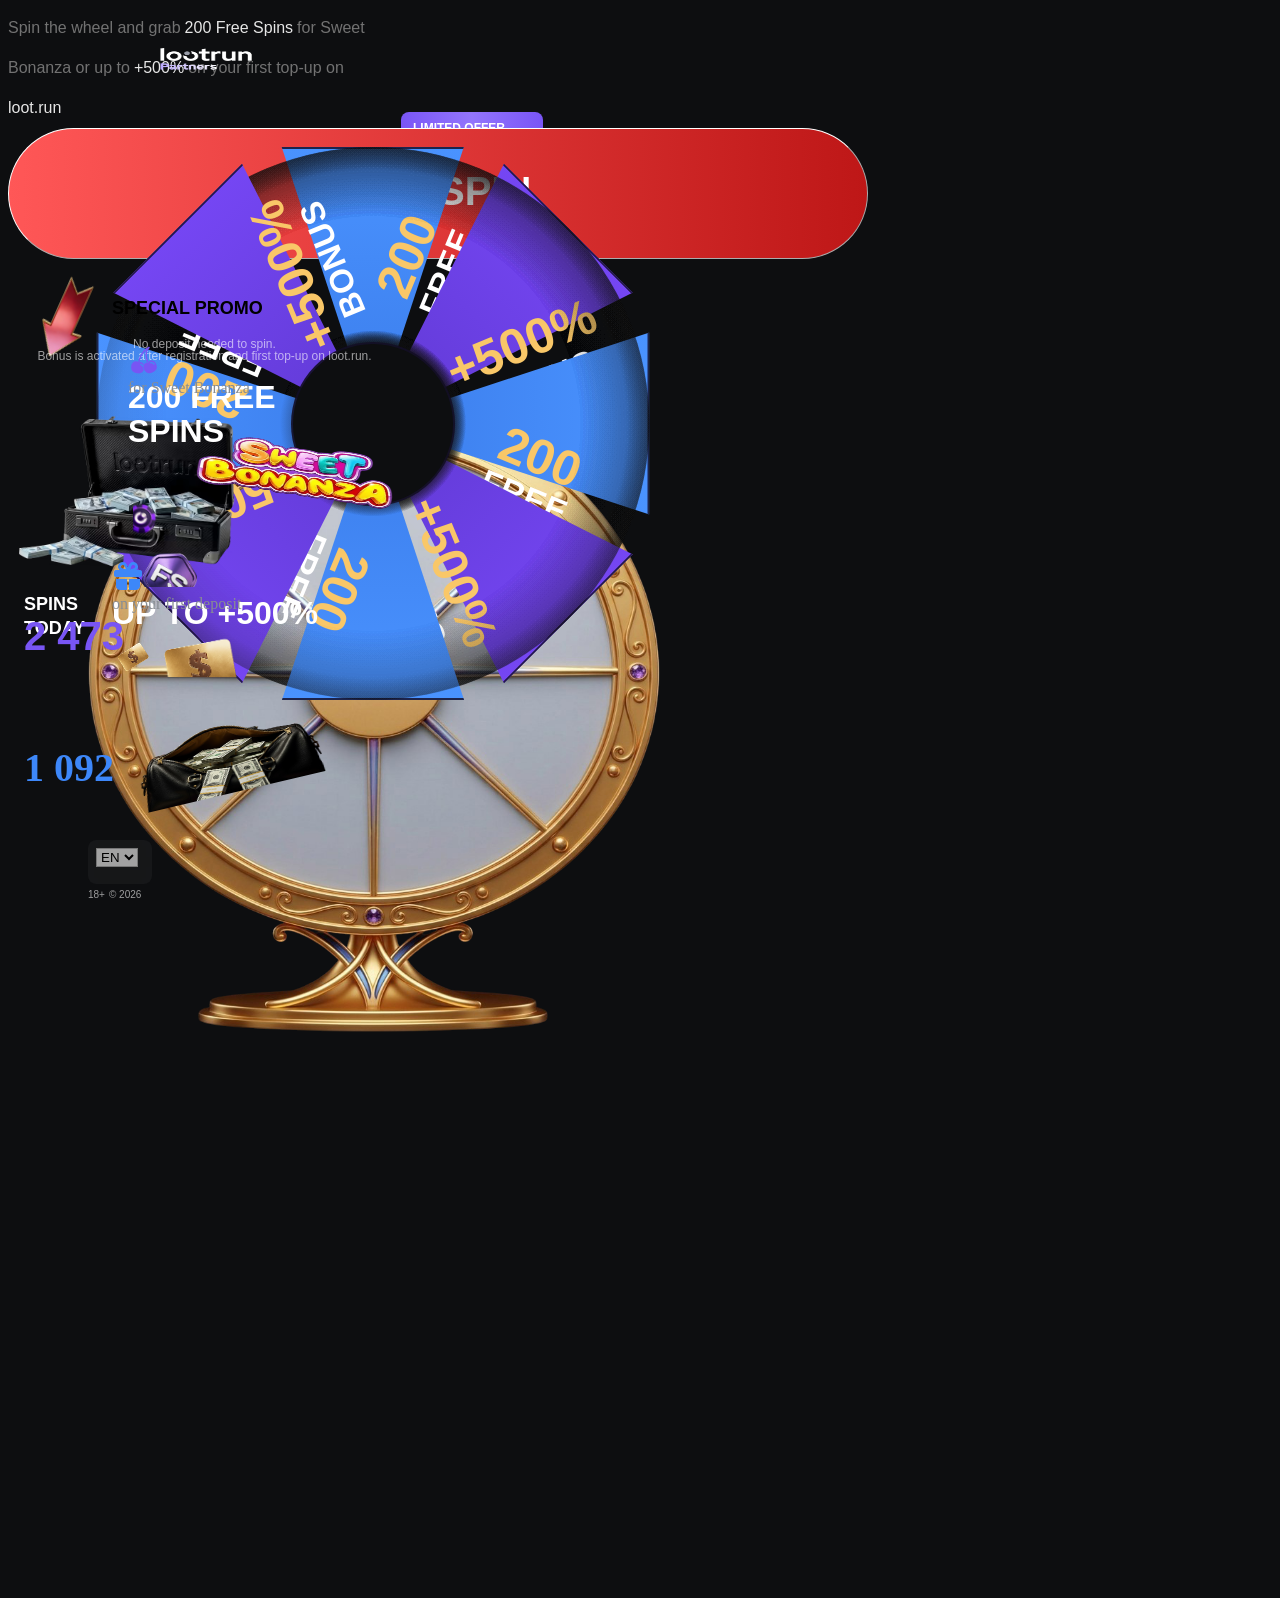
==== commit c15adc40: "DOM mobile-first" ====
--- a/main.html
+++ b/main.html
@@ -23,58 +23,20 @@
                         <span class="hero-header-fine-two" data-i18n="hero_prefix"></span>
                         <span class="hero-header-fine-one" data-i18n="hero_free_spins"></span>
                     </div>
-
-
                 </div>
             </div>
         </header>
 
-        <main class="layout">
-            <aside class="banners">
-                <div class="frame-31">
-                    <div class="frame-31-promo">
-                        <div class="miniTag" data-i18n="promo_special_promo"></div>
-                    </div>
-
-                <div class="frame-31-fs">
-                    <div class="frame-32">
-                        <div class="frame-34">
-                            <img src="picture/berry.png" width="32px" height="32px" alt="Frame 34" />
-                            <div class="frame-34-text">
-                                <div class="frame-34-text-value-num" data-i18n="promo_free_spins"></div>
-                            </div>
-                        </div>
-                        <div class="frame-34-text-value">
-                            <div class="frame-34-text-value-sub" data-i18n="promo_for_game"></div>
-                        </div>
-                    </div>
-                </div>
-
-                <div class="frame-31-fd">
-                    <div class="frame-32">
-                        <div class="frame-34">
-                            <img src="picture/gift.png" width="32px" height="32px" alt="Frame 34" />
-                            <div class="frame-34-text">
-                                <div class="frame-34-text-value-num" data-i18n="promo_up_to_bonus"></div>
-                            </div>
-                        </div>
-                        <div class="frame-34-text-value">
-                            <div class="frame-34-text-value-sub" data-i18n="promo_first_deposit"></div>
-                        </div>
-                    </div>
-                </div>
-            </aside>
-
-            <section class="wheel">
-                <div class="hero-header-description-fine">
-                    <span class="hero-header-description-fine-grey" data-i18n="hero_spin"></span>
-                    <span class="hero-header-description-fine-white" data-i18n="hero_free"></span>
-                    <span class="hero-header-description-fine-grey" data-i18n="hero_for_sweet"></span>
-                    <span class="hero-header-description-fine-white" data-i18n="hero_500"></span>
-                    <span class="hero-header-description-fine-grey" data-i18n="hero_first"></span>
-                    <span class="hero-header-description-fine-white" data-i18n="hero_loot"></span>
-                </div>
-                <div class="case">
+        <section class="wheel">
+            <div class="hero-header-description-fine">
+                <span class="hero-header-description-fine-grey" data-i18n="hero_spin"></span>
+                <span class="hero-header-description-fine-white" data-i18n="hero_free"></span>
+                <span class="hero-header-description-fine-grey" data-i18n="hero_for_sweet"></span>
+                <span class="hero-header-description-fine-white" data-i18n="hero_500"></span>
+                <span class="hero-header-description-fine-grey" data-i18n="hero_first"></span>
+                <span class="hero-header-description-fine-white" data-i18n="hero_loot"></span>
+            </div>
+            <div class="case">
 
                 <div class="btn-spin">
                     <button class="wheel-spin">
@@ -90,12 +52,58 @@
 
                 <div class="sectors" id="sectors"></div>
 
-                </div>
-                <div class="wheel-text">
-                    <div class="wheel-text-one" data-i18n="footer_no_deposit_needed"></div>
-                    <div class="wheel-text-two" data-i18n="footer_bonus_activation_text"></div>
-                </div>
-            </section>
+            </div>
+            <div class="wheel-text">
+                <div class="wheel-text-one" data-i18n="footer_no_deposit_needed"></div>
+                <div class="wheel-text-two" data-i18n="footer_bonus_activation_text"></div>
+            </div>
+
+            <img class="case" src="picture/case.png" alt="arrow" />
+        </section>
+
+        <main class="layout">
+            <aside class="banners">
+                <div class="frame-31">
+                    <!-- <div class="frame-31-promo"> -->
+                    <div class="miniTag" data-i18n="promo_special_promo"></div>
+                    <!-- </div> -->
+
+                    <div class="frame-31-fs">
+                        <div class="frame-32">
+                            <div class="frame-34">
+                                <img src="picture/berry.png" width="32px" height="32px" alt="Frame 34" />
+                                <!-- <div class="frame-34-text"> -->
+                                <div class="frame-34-text" data-i18n="promo_free_spins"></div>
+                                <!-- </div> -->
+                            </div>
+                            <div class="frame-34-text-value">
+                                <div class="frame-34-text-value-sub" data-i18n="promo_for_game"></div>
+                            </div>
+                        </div>
+                        <img src="picture/trick.png" alt="" class="trick">
+                        <img src="picture/sweet_bananza.png" alt="" class="sweet-bananza">
+                        <img src="picture/fs.png" alt="" class="fs">
+                    </div>
+
+                    <div class="frame-31-fd">
+                        <div class="frame-32">
+                            <div class="frame-34">
+                                <img src="picture/gift.png" width="32px" height="32px" alt="Frame 34" />
+                                <!-- <div class="frame-34-text"> -->
+                                <div class="frame-34-text" data-i18n="promo_up_to_bonus"></div>
+                                <!-- </div> -->
+                            </div>
+                            <div class="frame-34-text-value">
+                                <div class="frame-34-text-value-sub" data-i18n="promo_first_deposit"></div>
+                            </div>
+                        </div>
+                        <img src="picture/dollar-top.png" alt="" class="dollar-top">
+                        <img src="picture/dollar-bottom.png" alt="" class="dollar-bottom">
+                        <img src="picture/bag.png" alt="" class="bag">
+                    </div>
+            </aside>
+
+
 
             <section class="card-icons">
 
@@ -119,14 +127,17 @@
 
         <footer class="footer">
             <div class="footer-frame">
-                <div class="topbar__lang">
+                <div class="lang">
                     <select id="langSelect" class="langSelect" aria-label="Language">
                         <option value="en" selected>EN</option>
                         <option value="ru">RU</option>
                         <option value="uz">UZ</option>
                     </select>
                 </div>
-                <span class="muted">18+ © 2026</span>
+                <span class="frame-66">
+                    <span class="frame-66-age">18+</span>
+                    <span class="frame-66-year">© 2026</span>
+                </span>
             </div>
         </footer>
     </div>
--- a/styles.css
+++ b/styles.css
@@ -4,25 +4,37 @@
 }
 
 body {
-  width: 1449px;
-  height: 1024px;
+  width: 393px;
+  height: 1582px;
   background: #0D0E10;
+  position: relative;
+}
+
+.brand {
+  width: 104px;
+  height: 24px;
+  transform: rotate(0deg);
+  opacity: 1;
+  top: 40px;
+  left: 145px;
+  position: absolute;
 }
 
 .header {
-  width: 653;
-  height: 128;
-  angle: 0 deg;
+  width: 393px;
+  height: 120px;
+  transform: rotate(0deg);
   opacity: 1;
   gap: 16px;
-  top: 40px;
+  top: 104px;
   left: 393px;
+  position: absolute;
 }
 
 .pill-limited {
-  width: 109px;
-  height: 24px;
-  angle: 0 deg;
+  width: 118px;
+  height: 32px;
+  transform: rotate(0deg);
   opacity: 1;
   border-radius: 8px;
   gap: 10px;
@@ -34,7 +46,7 @@
   font-family: "Google Sans", sans-serif;
   font-weight: 700;
   font-style: Bold;
-  font-size: 14px;
+  font-size: 12px;
   leading-trim: NONE;
   line-height: 24px;
   letter-spacing: 2%;
@@ -43,66 +55,315 @@
 }
 
 .hero-header-fine {
-  width: 653px;
-  height: 80px;
+  width: 393px;
+  height: 72px;
 }
 
 .hero-header-fine-one {
   font-family: "Google Sans", sans-serif;
   font-weight: 700px;
   font-style: Bold;
+  font-size: 24px;
+  leading-trim: NONE;
+  line-height: 24px;
+  letter-spacing: 3%;
+  text-align: center;
+  text-transform: uppercase;
+  color: #7855F4;
+
+}
+
+.hero-header-fine-two {
+  font-family: "Google Sans", sans-serif;
+  font-weight: 400px;
+  font-style: Regular;
+  font-size: 24px;
+  leading-trim: NONE;
+  line-height: 24px;
+  letter-spacing: 3%;
+  text-align: center;
+  text-transform: uppercase;
+  color: #FFFFFF;
+  font-family: Google Sans;
+}
+
+/* левая панель */
+.banners {
+  width: 318px;
+  height: 480px;
+  transform: rotate(0deg);
+  opacity: 1;
+  top: 276px;
+  left: 88px;
+  gap: 16px;
+  position: absolute;
+}
+
+.frame-31 {
+  width: 318px;
+  height: 48px;
+  transform: rotate(0deg);
+  opacity: 1;
+  border-radius: 16px;
+  gap: 10px;
+  padding-top: 4px;
+  padding-right: 16px;
+  padding-bottom: 4px;
+  padding-left: 16px;
+}
+
+.miniTag {
+  font-family: "Google Sans", sans-serif;
+  font-weight: 700;
+  font-style: Bold;
+  font-size: 18px;
+  leading-trim: NONE;
+  line-height: 40px;
+  letter-spacing: 0%;
+  text-transform: uppercase;
+
+}
+
+.frame-31-fs {
+  width: 318px;
+  height: 200px;
+  transform: rotate(0deg);
+  opacity: 1;
+  border-radius: 16px;
+  gap: 10px;
+  padding: 16px;
+
+}
+
+.frame-32 {
+  width: 286px;
+  height: 62px;
+  transform: rotate(0deg);
+  opacity: 1;
+  gap: 8px;
+
+}
+
+.frame-34 {
+  width: 286px;
+  height: 34px;
+  transform: rotate(0deg);
+  opacity: 1;
+  gap: 12px;
+
+}
+
+.frame-34-text {
+  width: 242px;
+  height: 34px;
+  transform: rotate(0deg);
+  opacity: 1;
+  font-family: "Google Sans", sans-serif;
+  font-weight: 700;
+  font-style: Bold;
+  font-size: 32px;
+  leading-trim: NONE;
+  line-height: 34px;
+  letter-spacing: 0%;
+  text-transform: uppercase;
+  color: #FFFFFF;
+
+}
+
+.frame-34-text-value {
+  width: 286;
+  height: 20;
+  transform: rotate(0deg);
+  opacity: 1;
+  font-family: Google Sans;
+  font-weight: 400;
+  font-style: Regular;
+  font-size: 16px;
+  leading-trim: NONE;
+  line-height: 20px;
+  letter-spacing: 1%;
+  color: #888D93;
+}
+
+.trick {
+  width: 43px;
+  height: 33px;
+  transform: rotate(90deg);
+  opacity: 1;
+}
+
+.sweet-bananza {
+  width: 243px;
+  height: 126px;
+  transform: rotate(8.62deg);
+  opacity: 1;
+}
+
+.fs {
+  width: 69px;
+  height: 51px;
+  transform: rotate(0deg);
+  opacity: 1;
+
+}
+
+.dollar-top {
+  width: 41px;
+  height: 41px;
+  transform: rotate(0deg);
+  opacity: 1;
+
+}
+
+.dollar-bottom {
+  width: 85px;
+  height: 55px;
+  transform: rotate(0deg);
+  opacity: 1;
+
+}
+
+.bag {
+  width: 218px;
+  height: 113px;
+  transform: rotate(-13.28deg);
+  opacity: 1;
+
+}
+
+
+/* правая панель */
+.counter {
+  width: 207;
+  height: 216;
+  transform: rotate(0deg);
+  opacity: 1;
+  top: 340px;
+  left: 1145px;
+  gap: 16px;
+
+}
+
+.spins {
+  width: 207px;
+  height: 100px;
+  transform: rotate(0deg);
+  opacity: 1;
+  border-radius: 16px;
+  gap: 4px;
+  padding: 16px;
+
+}
+
+.spins-label {
+  width: 119px;
+  height: 24px;
+  transform: rotate(0deg);
+  opacity: 1;
+  font-family: "Google Sans", sans-serif;
+  font-weight: 700;
+  font-style: Bold;
+  font-size: 18px;
+  leading-trim: NONE;
+  line-height: 24px;
+  letter-spacing: 2%;
+  text-transform: uppercase;
+  color: #FFFFFF;
+
+}
+
+.spins-value {
+  width: 104px;
+  height: 40px;
+  transform: rotate(0deg);
+  opacity: 1;
+  font-family: "Google Sans", sans-serif;
+  font-weight: 700;
+  font-style: Bold;
   font-size: 40px;
+  leading-trim: NONE;
+  line-height: 40px;
+  letter-spacing: 2%;
+  text-transform: uppercase;
+  color: #7855F4;
+
+}
+
+.bonuses {
+  width: 207px;
+  height: 100px;
+  transform: rotate(0deg);
+  opacity: 1;
+  border-radius: 16px;
+  gap: 4px;
+  padding: 16px;
+
+}
+
+.bonuses-label {
+  width: 175px;
+  height: 24px;
+  transform: rotate(0deg);
+  opacity: 1;
+  font-family: Google Sans;
+  font-weight: 700;
+  font-style: Bold;
+  font-size: 18px;
+  leading-trim: NONE;
+  line-height: 24px;
+  letter-spacing: 2%;
+  text-transform: uppercase;
+  color: #FFFFFF;
+
+}
+
+.bonuses-value {
+  width: 104px;
+  height: 40px;
+  transform: rotate(0deg);
+  opacity: 1;
+  font-family: Google Sans;
+  font-weight: 700;
+  font-style: Bold;
+  font-size: 40px;
+  leading-trim: NONE;
+  line-height: 40px;
+  letter-spacing: 2%;
+  text-transform: uppercase;
+  color: #3D87F9;
+}
+
+
+/* колесо */
+ОСТАНОВИЛСЯ ТУТ
+ПЕРЕДЕЛАТЬ НА МОБАЙЛ ФЁРСТ
+.hero-header-description-fine {
+  width: 336px;
+  height: 54px;
+  transform: rotate(0deg);
+  opacity: 1;
+  /* top: 54px;
+  left: 92px; */
+  position: absolute;
+}
+
+.hero-header-description-fine-grey {
+  font-family: "Google Sans", sans-serif;
+  font-weight: 400px;
+  font-style: Regular;
+  font-size: 16px;
   leading-trim: NONE;
   line-height: 40px;
   letter-spacing: 3%;
   text-align: center;
-  text-transform: uppercase;
-  color: #7855F4;
-
-}
-
-.hero-header-fine-two {
+  color: #727272;
+}
+
+.hero-header-description-fine-white {
   font-family: "Google Sans", sans-serif;
   font-weight: 400px;
   font-style: Regular;
-  font-size: 40px;
-  leading-trim: NONE;
-  line-height: 40px;
-  letter-spacing: 3%;
-  text-align: center;
-  text-transform: uppercase;
-  color: #FFFFFF;
-}
-
-
-/* колесо */
-.hero-header-description-fine {
-  width: 913px;
-  height: 40px;
-  angle: 0 deg;
-  opacity: 1;
-  top: -54px;
-  left: -92px;
-
-}
-
-.hero-header-description-fine-grey {
-  font-family: "Google Sans", sans-serif;
-  font-weight: 400px;
-  font-style: Regular;
-  font-size: 18px;
-  leading-trim: NONE;
-  line-height: 40px;
-  letter-spacing: 3%;
-  text-align: center;
-  color: #727272;
-}
-
-.hero-header-description-fine-white {
-  font-family: "Google Sans", sans-serif;
-  font-weight: 400px;
-  font-style: Regular;
-  font-size: 18px;
+  font-size: 16px;
   leading-trim: NONE;
   line-height: 40px;
   letter-spacing: 3%;
@@ -113,7 +374,7 @@
 .btn-spin {
   width: 133px;
   height: 133px;
-  angle: 0 deg;
+  transform: rotate(0deg);
   opacity: 1;
   top: 232px;
   left: 298px;
@@ -122,7 +383,7 @@
 .wheel-spin {
   width: 131px;
   height: 131px;
-  angle: 0 deg;
+  transform: rotate(0deg);
   opacity: 1;
   top: 1px;
   left: 1px;
@@ -140,7 +401,7 @@
 .spin-text {
   width: 90px;
   height: 24px;
-  angle: 0 deg;
+  transform: rotate(0deg);
   opacity: 1;
   font-family: "Google Sans", sans-serif;
   font-weight: 700;
@@ -156,7 +417,7 @@
 .wheel-text {
   width: 344;
   height: 24;
-  angle: 0 deg;
+  transform: rotate(0deg);
   opacity: 1;
   top: 692px;
   left: 193px;
@@ -171,10 +432,19 @@
   color: #FFFFFF99;
 }
 
+.case {
+  width: 238px;
+  height: 210px;
+  transform: rotate(0deg);
+  opacity: 1;
+  top: 504px;
+  left: 359px;
+}
+
 .wheel-arrow {
   width: 116px;
   height: 116px;
-  angle: 156 deg;
+  transform: rotate(-156deg);
   opacity: 1;
   top: 4px;
   left: 384px;
@@ -184,56 +454,181 @@
 .wheel-border {
   width: 729px;
   height: 679px;
-  angle: 0 deg;
+  transform: rotate(0deg);
   opacity: 1;
   top: 12px;
 }
 
 /* Wheel sectors (Figma groups: Ellipse 21 / sect+txt / Subtract) */
 .sectors {
-  /* position: relative; */
-  /* width: ...; height: ...; */
-  /* transform: ...; */
+  /* Контейнер всех сегментов колеса (#sectors из main.html). */
+  /* Внутрь JS добавляет несколько .sector (по одному на каждый сектор). */
+  width: 552px;
+  height: 553px;
+  position: absolute;
+  top: 19px;
+  left: 88.75px;
+  z-index: 1;
 }
 
 .sector {
-  /* position: absolute; */
-  /* inset: 0; */
-  /* transform: rotate(...); */
-  /* pointer-events: none; */
+  position: absolute;
+  inset: 0;
+  transform: rotate(calc(var(--sector-index) * (360deg / var(--sector-count))));
+  transform-origin: 50% 50%;
+  pointer-events: none;
 }
 
 .ellipse-21 {
-  /* position: absolute; */
-  /* width: ...; height: ...; */
-  /* border-radius: 50%; */
-  /* background: ...; */
+  position: absolute;
+  inset: 0;
+  border-radius: 50%;
+  background: radial-gradient(50% 50% at 50% 50%, rgba(16, 16, 16, 0) 74.61%, rgba(16, 16, 16, 0.1) 100%),
+    radial-gradient(50% 50% at 50% 50%, rgba(16, 16, 16, 0) 92.01%, rgba(16, 16, 16, 0.1) 100%),
+    radial-gradient(50% 50% at 50% 50%, rgba(16, 16, 16, 0.4) 26.59%, rgba(16, 16, 16, 0) 33.68%);
+  z-index: 1;
 }
 
 .sect-txt {
-  /* position: absolute; */
-  /* display: flex; */
-  /* flex-direction: column; */
-  /* align-items: center; */
-  /* transform: rotate(...); */
+  position: absolute;
+  left: 50%;
+  top: 50%;
+  width: 116px;
+  transform: translate(-50%, -50%) rotate(22.5deg) translateY(-168px) rotate(-90deg);
+  display: flex;
+  flex-direction: column;
+  align-items: center;
+  text-align: center;
+  z-index: 3;
 }
 
 .sect-txt-value {
-  /* font-size: ...; */
-  /* font-weight: ...; */
-  /* color: ...; */
+  font-family: "Google Sans", sans-serif;
+  font-weight: 700;
+  font-size: 50px;
+  line-height: 0.95;
+  letter-spacing: 0;
+  color: #F9C768;
 }
 
 .sect-txt-label {
-  /* font-size: ...; */
-  /* font-weight: ...; */
-  /* color: ...; */
+  margin-top: 2px;
+  font-family: "Google Sans", sans-serif;
+  font-weight: 700;
+  font-size: 33px;
+  line-height: 0.95;
+  letter-spacing: 0.02em;
+  color: #FFFFFF;
+  text-transform: uppercase;
 }
 
 .subtract {
-  /* position: absolute; */
-  /* width: ...; height: ...; */
-  /* background: ...; */
-  /* clip-path: ...; */
-}
-
+  position: absolute;
+  inset: 0;
+  clip-path: polygon(50% 50%, 66.5% 0%, 33.5% 0%);
+  background: linear-gradient(180deg, #4A93FF 0%, #2C66D7 100%);
+  box-shadow: inset 0 0 0 2px rgba(22, 17, 45, 0.85);
+  z-index: 2;
+}
+
+.sector:nth-child(even) .subtract {
+  background: linear-gradient(180deg, #7546F3 0%, #4A2CB2 100%);
+}
+
+.sectors::after {
+  content: "";
+  position: absolute;
+  left: 50%;
+  top: 50%;
+  width: 160px;
+  height: 160px;
+  transform: translate(-50%, -50%);
+  border-radius: 50%;
+  background: #0D0E10;
+  box-shadow: 0 0 0 2px rgba(19, 15, 37, 0.9);
+  z-index: 2;
+}
+
+/* подвал */
+.footer {
+  width: 1440px;
+  height: 52px;
+  transform: rotate(0deg);
+  opacity: 1;
+  top: 972px;
+  gap: 8px;
+  padding-right: 80px;
+  padding-bottom: 24px;
+  padding-left: 80px;
+
+}
+
+.footer-frame {
+  width: 1280px;
+  height: 28px;
+  justify-content: space-between;
+  transform: rotate(0deg);
+  opacity: 1;
+}
+
+.lang {
+  width: 48px;
+  height: 28px;
+  transform: rotate(0deg);
+  opacity: 1;
+  border-radius: 8px;
+  gap: 4px;
+  padding: 8px;
+  backdrop-filter: blur(80px);
+  background: #FFFFFF0A;
+
+}
+
+.langSelect {
+  background: #FFFFFF99;
+}
+
+.frame-66 {
+  width: 86px;
+  height: 12px;
+  transform: rotate(0deg);
+  opacity: 1;
+  gap: 8px;
+
+}
+
+.frame-66-age {
+  width: 17px;
+  height: 12px;
+  transform: rotate(0deg);
+  opacity: 1;
+  font-family: "Google Sans", sans-serif;
+  font-weight: 400;
+  font-style: Regular;
+  font-size: 10px;
+  leading-trim: NONE;
+  line-height: 12px;
+  letter-spacing: 4%;
+  text-align: center;
+  text-transform: uppercase;
+  color: #FFFFFF99;
+
+}
+
+.frame-66-year {
+  width: 34px;
+  height: 12px;
+  transform: rotate(0deg);
+  opacity: 1;
+
+  font-family: "Google Sans", sans-serif;
+  font-weight: 400;
+  font-style: Regular;
+  font-size: 10px;
+  leading-trim: NONE;
+  line-height: 12px;
+  letter-spacing: 4%;
+  text-align: center;
+  text-transform: uppercase;
+  color: #FFFFFF99;
+}
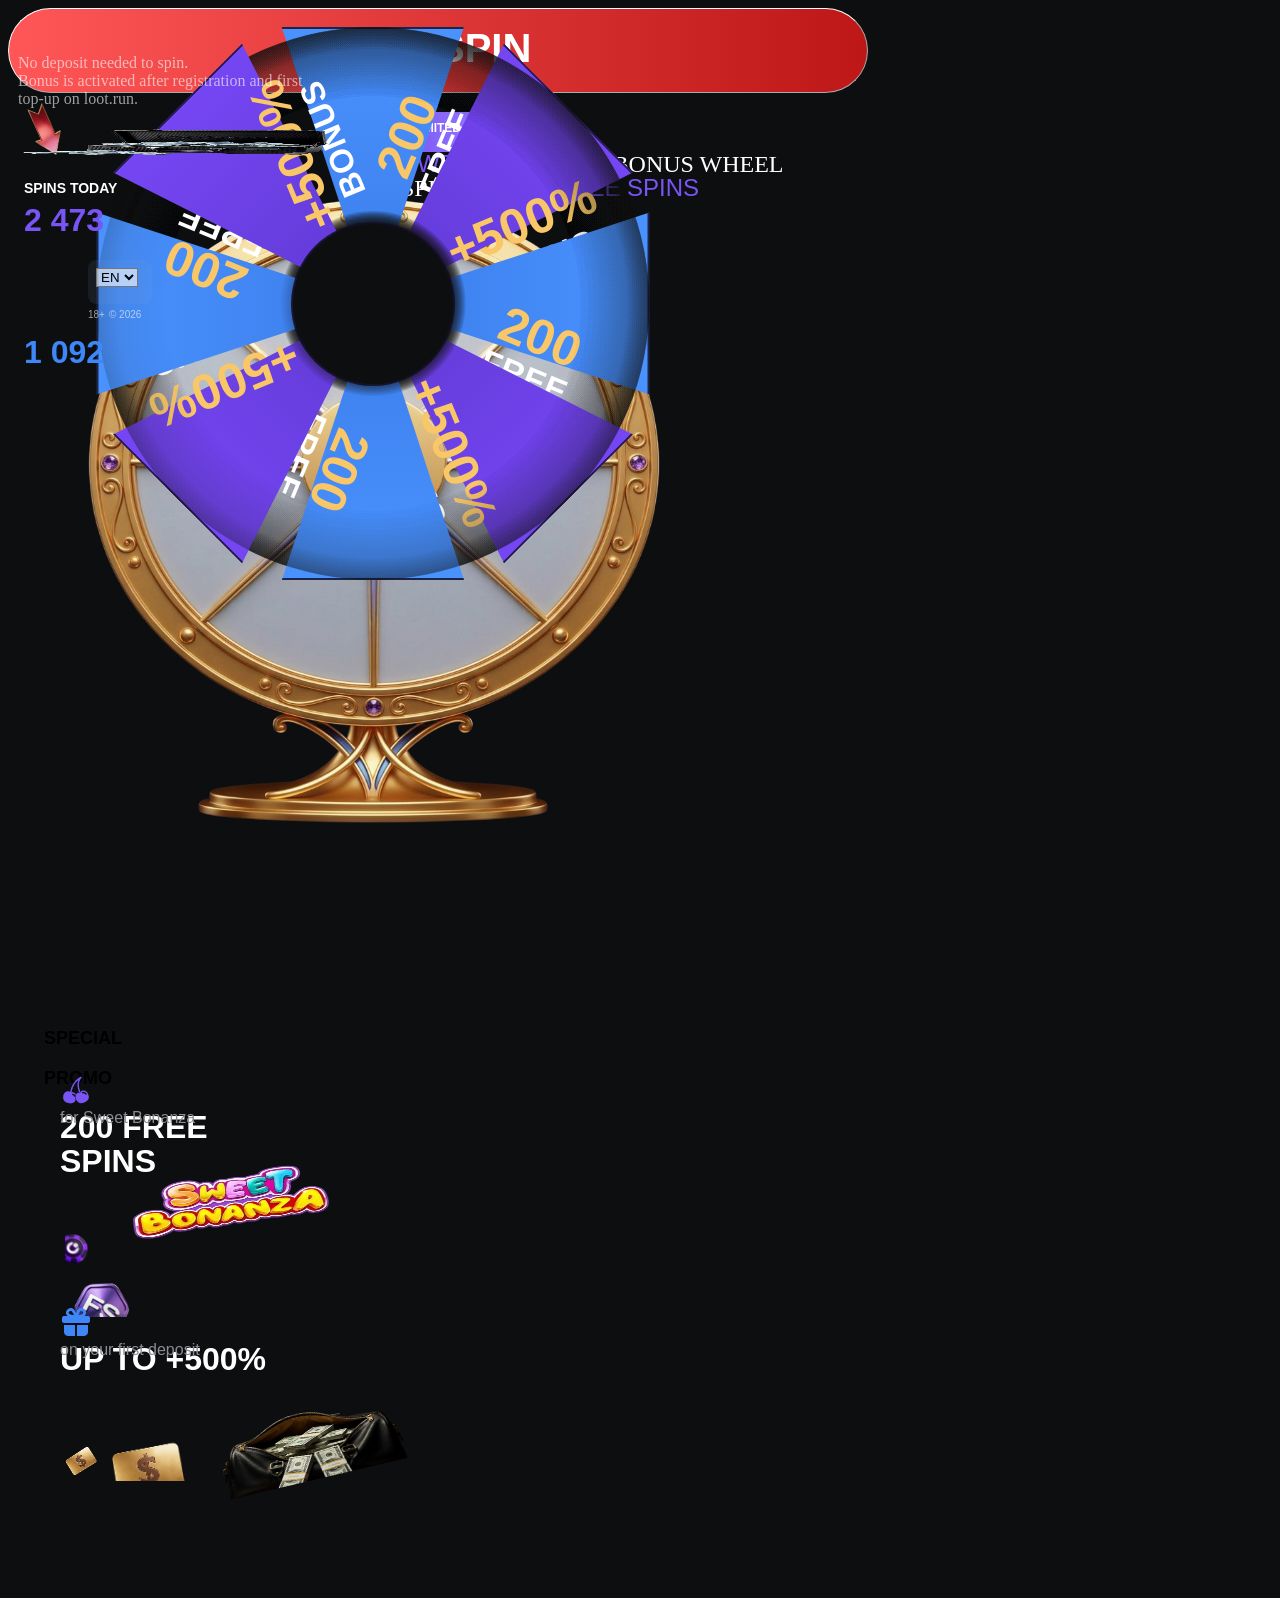
==== commit 9c181d9d: "mobile first" ====
--- a/main.html
+++ b/main.html
@@ -62,13 +62,24 @@
         </section>
 
         <main class="layout">
+            <aside class="counter">
+                <div class="spins">
+                    <div class="spins-label" data-i18n="stats_spins_today_label"></div>
+                    <div class="spins-value" id="spinsToday">2 473</div>
+                </div>
+                <div class="bonuses">
+                    <div class="bonuses-label" data-i18n=">stats_bonuses_claimed_label"></div>
+                    <div class="bonuses-value" id="bonusesClaimed">1 092</div>
+                </div>
+            </aside>
+
             <aside class="banners">
                 <div class="frame-31">
                     <!-- <div class="frame-31-promo"> -->
                     <div class="miniTag" data-i18n="promo_special_promo"></div>
                     <!-- </div> -->
 
-                    <div class="frame-31-fs">
+                    <div class="frame-31-fs-fd">
                         <div class="frame-32">
                             <div class="frame-34">
                                 <img src="picture/berry.png" width="32px" height="32px" alt="Frame 34" />
@@ -85,7 +96,7 @@
                         <img src="picture/fs.png" alt="" class="fs">
                     </div>
 
-                    <div class="frame-31-fd">
+                    <div class="frame-31-fs-fd">
                         <div class="frame-32">
                             <div class="frame-34">
                                 <img src="picture/gift.png" width="32px" height="32px" alt="Frame 34" />
@@ -113,16 +124,7 @@
 
             </section>
 
-            <aside class="counter">
-                <div class="spins">
-                    <div class="spins-label" data-i18n="stats_spins_today_label"></div>
-                    <div class="spins-value" id="spinsToday">2 473</div>
-                </div>
-                <div class="bonuses">
-                    <div class="bonuses-label" data-i18n=">stats_bonuses_claimed_label"></div>
-                    <div class="bonuses-value" id="bonusesClaimed">1 092</div>
-                </div>
-            </aside>
+
         </main>
 
         <footer class="footer">
--- a/styles.css
+++ b/styles.css
@@ -89,30 +89,34 @@
 
 /* левая панель */
 .banners {
-  width: 318px;
+  width: 353px;
   height: 480px;
   transform: rotate(0deg);
   opacity: 1;
-  top: 276px;
-  left: 88px;
+  top: 1006px;
+  left: 20px;
   gap: 16px;
   position: absolute;
 }
 
 .frame-31 {
-  width: 318px;
+  width: 353px;
   height: 48px;
-  transform: rotate(0deg);
-  opacity: 1;
   border-radius: 16px;
-  gap: 10px;
   padding-top: 4px;
   padding-right: 16px;
   padding-bottom: 4px;
   padding-left: 16px;
+  gap: 10px;
+  transform: rotate(0deg);
+  opacity: 1;
 }
 
 .miniTag {
+  width: 147px;
+  height: 40px;
+  transform: rotate(0deg);
+  opacity: 1;
   font-family: "Google Sans", sans-serif;
   font-weight: 700;
   font-style: Bold;
@@ -121,36 +125,32 @@
   line-height: 40px;
   letter-spacing: 0%;
   text-transform: uppercase;
-
-}
-
-.frame-31-fs {
-  width: 318px;
+}
+
+.frame-31-fs-fd {
+  width: 353px;
   height: 200px;
-  transform: rotate(0deg);
-  opacity: 1;
   border-radius: 16px;
   gap: 10px;
-  padding: 16px;
-
+  transform: rotate(0deg);
+  opacity: 1;
+  padding: 16px;  
 }
 
 .frame-32 {
   width: 286px;
   height: 62px;
-  transform: rotate(0deg);
-  opacity: 1;
   gap: 8px;
-
+  transform: rotate(0deg);
+  opacity: 1;  
 }
 
 .frame-34 {
   width: 286px;
   height: 34px;
-  transform: rotate(0deg);
-  opacity: 1;
   gap: 12px;
-
+  transform: rotate(0deg);
+  opacity: 1;  
 }
 
 .frame-34-text {
@@ -167,15 +167,14 @@
   letter-spacing: 0%;
   text-transform: uppercase;
   color: #FFFFFF;
-
 }
 
 .frame-34-text-value {
-  width: 286;
-  height: 20;
-  transform: rotate(0deg);
-  opacity: 1;
-  font-family: Google Sans;
+  width: 286px;
+  height: 20px;
+  transform: rotate(0deg);
+  opacity: 1;
+  font-family: "Google Sans", sans-serif;
   font-weight: 400;
   font-style: Regular;
   font-size: 16px;
@@ -195,7 +194,7 @@
 .sweet-bananza {
   width: 243px;
   height: 126px;
-  transform: rotate(8.62deg);
+  transform: rotate(-8.62deg);
   opacity: 1;
 }
 
@@ -234,81 +233,76 @@
 
 /* правая панель */
 .counter {
-  width: 207;
-  height: 216;
-  transform: rotate(0deg);
-  opacity: 1;
-  top: 340px;
-  left: 1145px;
-  gap: 16px;
-
+  width: 353px;
+  height: 100px;
+  gap: 8px;
+  transform: rotate(0deg);
+  opacity: 1;
+  top: 866px;
+  left: 20px;
 }
 
 .spins {
-  width: 207px;
+  width: 172.5px;
   height: 100px;
-  transform: rotate(0deg);
-  opacity: 1;
   border-radius: 16px;
   gap: 4px;
+  transform: rotate(0deg);
+  opacity: 1;
   padding: 16px;
-
 }
 
 .spins-label {
-  width: 119px;
+  width: 95px;
   height: 24px;
-  transform: rotate(0deg);
-  opacity: 1;
-  font-family: "Google Sans", sans-serif;
-  font-weight: 700;
-  font-style: Bold;
-  font-size: 18px;
+  opacity: 1;
+  transform: rotate(0deg);
+  font-family: "Google Sans", sans-serif;
+  font-weight: 700;
+  font-style: Bold;
+  font-size: 14px;
   leading-trim: NONE;
   line-height: 24px;
   letter-spacing: 2%;
   text-transform: uppercase;
   color: #FFFFFF;
-
 }
 
 .spins-value {
-  width: 104px;
+  width: 83px;
   height: 40px;
   transform: rotate(0deg);
   opacity: 1;
   font-family: "Google Sans", sans-serif;
   font-weight: 700;
   font-style: Bold;
-  font-size: 40px;
+  font-size: 32px;
   leading-trim: NONE;
   line-height: 40px;
   letter-spacing: 2%;
   text-transform: uppercase;
   color: #7855F4;
-
 }
 
 .bonuses {
-  width: 207px;
+  width: 172.5px;
   height: 100px;
-  transform: rotate(0deg);
-  opacity: 1;
   border-radius: 16px;
   gap: 4px;
+  transform: rotate(0deg);
+  opacity: 1;
   padding: 16px;
-
 }
 
 .bonuses-label {
-  width: 175px;
+  width: 139px;
   height: 24px;
   transform: rotate(0deg);
   opacity: 1;
-  font-family: Google Sans;
-  font-weight: 700;
-  font-style: Bold;
-  font-size: 18px;
+  font-family: "Google Sans", sans-serif;
+  font-weight: 700;
+  font-style: Bold;
+  font-size: 14px;
   leading-trim: NONE;
   line-height: 24px;
   letter-spacing: 2%;
@@ -318,14 +312,14 @@
 }
 
 .bonuses-value {
-  width: 104px;
+  width: 82px;
   height: 40px;
   transform: rotate(0deg);
   opacity: 1;
-  font-family: Google Sans;
-  font-weight: 700;
-  font-style: Bold;
-  font-size: 40px;
+  font-family: "Google Sans", sans-serif;
+  font-weight: 700;
+  font-style: Bold;
+  font-size: 32px;
   leading-trim: NONE;
   line-height: 40px;
   letter-spacing: 2%;
@@ -335,25 +329,23 @@
 
 
 /* колесо */
-ОСТАНОВИЛСЯ ТУТ
-ПЕРЕДЕЛАТЬ НА МОБАЙЛ ФЁРСТ
 .hero-header-description-fine {
   width: 336px;
   height: 54px;
-  transform: rotate(0deg);
-  opacity: 1;
-  /* top: 54px;
-  left: 92px; */
+  gap: 16px;
+  transform: rotate(0deg);
+  opacity: 1;
+  left: 196.75px;
   position: absolute;
 }
 
 .hero-header-description-fine-grey {
   font-family: "Google Sans", sans-serif;
-  font-weight: 400px;
+  font-weight: 400;
   font-style: Regular;
   font-size: 16px;
   leading-trim: NONE;
-  line-height: 40px;
+  line-height: 18px;
   letter-spacing: 3%;
   text-align: center;
   color: #727272;
@@ -361,28 +353,28 @@
 
 .hero-header-description-fine-white {
   font-family: "Google Sans", sans-serif;
-  font-weight: 400px;
+  font-weight: 400;
   font-style: Regular;
   font-size: 16px;
   leading-trim: NONE;
-  line-height: 40px;
+  line-height: 18px;
   letter-spacing: 3%;
   text-align: center;
   color: #e6e6e6;
 }
 
 .btn-spin {
-  width: 133px;
-  height: 133px;
-  transform: rotate(0deg);
-  opacity: 1;
-  top: 232px;
-  left: 298px;
+  width: 85px;
+  height: 85px;
+  transform: rotate(0deg);
+  opacity: 1;
+  top: 214px;
+  left: 322px;
 }
 
 .wheel-spin {
-  width: 131px;
-  height: 131px;
+  width: 85px;
+  height: 85px;
   transform: rotate(0deg);
   opacity: 1;
   top: 1px;
@@ -399,7 +391,7 @@
 }
 
 .spin-text {
-  width: 90px;
+  width: 54px;
   height: 24px;
   transform: rotate(0deg);
   opacity: 1;
@@ -415,40 +407,35 @@
 }
 
 .wheel-text {
-  width: 344;
-  height: 24;
-  transform: rotate(0deg);
-  opacity: 1;
-  top: 692px;
-  left: 193px;
-  font-family: "Google Sans", sans-serif;
-  font-weight: 400px;
-  font-style: Regular;
-  font-size: 12px;
-  leading-trim: NONE;
-  line-height: 12px;
-  letter-spacing: 0%;
-  text-align: center;
+  width: 288px;
+  height: 56px;
+  border-radius: 16px;
+  gap: 10px;
+  transform: rotate(0deg);
+  opacity: 1;
+  top: 502px;
+  left: 221px;
+  border-width: 1px;
+  padding: 10px;
   color: #FFFFFF99;
 }
 
 .case {
-  width: 238px;
-  height: 210px;
-  transform: rotate(0deg);
-  opacity: 1;
-  top: 504px;
-  left: 359px;
+  width: 336px;
+  height: 36px;
+  transform: rotate(0deg);
+  opacity: 1;
+  top: 526px;
+  left: 197px;
 }
 
 .wheel-arrow {
-  width: 116px;
-  height: 116px;
-  transform: rotate(-156deg);
-  opacity: 1;
-  top: 4px;
-  left: 384px;
-  rotation: 156 deg;
+  width: 75px;
+  height: 75px;
+  transform: rotate(156deg);
+  opacity: 1;
+  top: 65.84px;
+  left: 376.84px;
 }
 
 .wheel-border {
@@ -631,4 +618,4 @@
   text-align: center;
   text-transform: uppercase;
   color: #FFFFFF99;
-}
+}
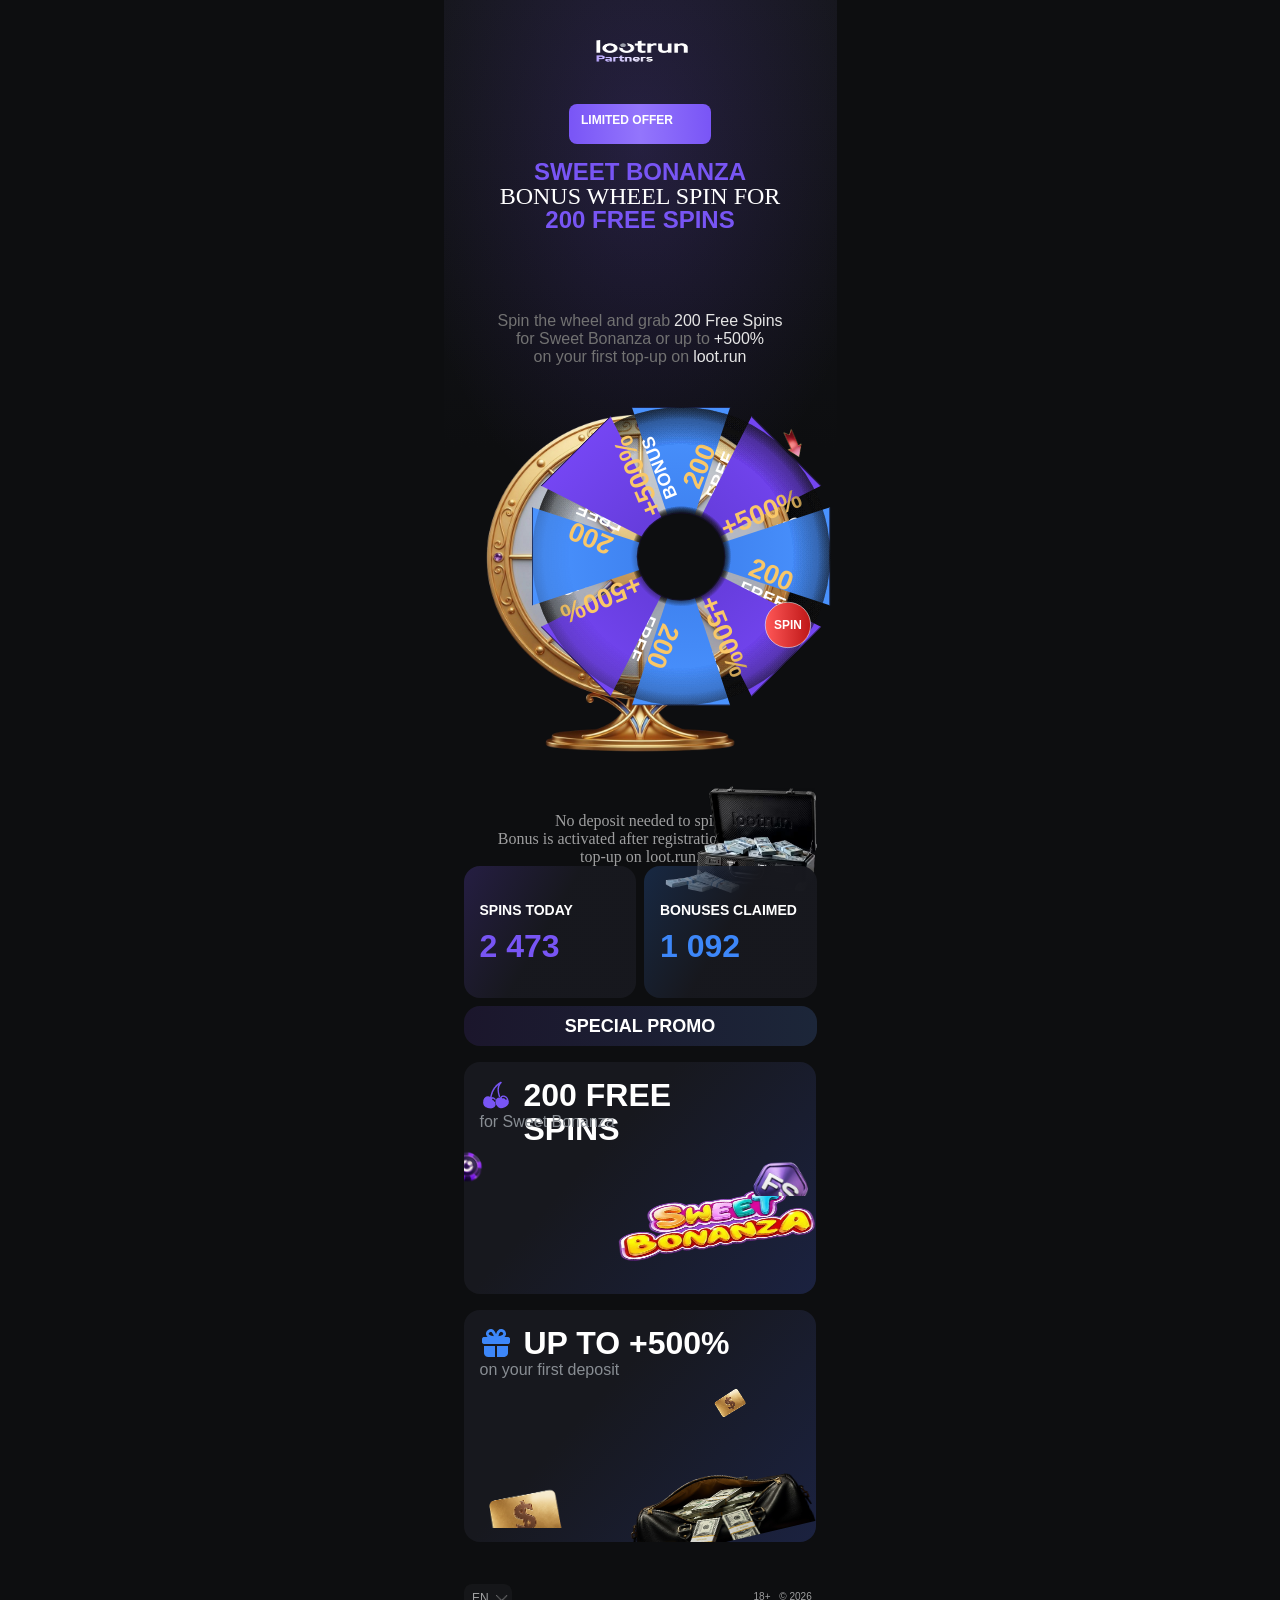
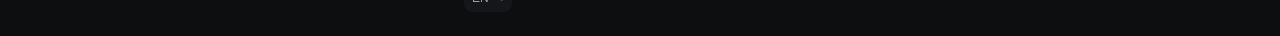
==== commit 290e9487: "mobile first 1" ====
--- a/main.html
+++ b/main.html
@@ -68,7 +68,7 @@
                     <div class="spins-value" id="spinsToday">2 473</div>
                 </div>
                 <div class="bonuses">
-                    <div class="bonuses-label" data-i18n=">stats_bonuses_claimed_label"></div>
+                    <div class="bonuses-label" data-i18n="stats_bonuses_claimed_label"></div>
                     <div class="bonuses-value" id="bonusesClaimed">1 092</div>
                 </div>
             </aside>
@@ -112,6 +112,7 @@
                         <img src="picture/dollar-bottom.png" alt="" class="dollar-bottom">
                         <img src="picture/bag.png" alt="" class="bag">
                     </div>
+                </div>
             </aside>
 
 
@@ -128,13 +129,24 @@
         </main>
 
         <footer class="footer">
-            <div class="footer-frame">
+            <div class="images-footer">
                 <div class="lang">
-                    <select id="langSelect" class="langSelect" aria-label="Language">
-                        <option value="en" selected>EN</option>
-                        <option value="ru">RU</option>
-                        <option value="uz">UZ</option>
-                    </select>
+                    <button
+                        id="langToggle"
+                        class="langToggle"
+                        type="button"
+                        aria-label="Language"
+                        aria-haspopup="listbox"
+                        aria-expanded="false"
+                    >
+                        <span class="langToggleLabel">EN</span>
+                        <span class="langChevron" aria-hidden="true"></span>
+                    </button>
+                    <div id="langMenu" class="langMenu" role="listbox" aria-label="Language options" hidden>
+                        <button class="langOption" type="button" role="option" data-lang-option="en" aria-selected="true">EN</button>
+                        <button class="langOption" type="button" role="option" data-lang-option="uz" aria-selected="false">UZ</button>
+                        <button class="langOption" type="button" role="option" data-lang-option="ru" aria-selected="false">RU</button>
+                    </div>
                 </div>
                 <span class="frame-66">
                     <span class="frame-66-age">18+</span>
@@ -144,6 +156,7 @@
         </footer>
     </div>
 
+    <script src="languages.inline.js"></script>
     <script src="app.js" defer></script>
 </body>
 
--- a/styles.css
+++ b/styles.css
@@ -4,10 +4,24 @@
 }
 
 body {
+  width: 100%;
+  height: auto;
+  background: #0D0E10;
+  margin: 0;
+  min-height: 100vh;
+  display: flex;
+  justify-content: center;
+  align-items: flex-start;
+}
+
+.page {
+  position: relative;
   width: 393px;
-  height: 1582px;
-  background: #0D0E10;
-  position: relative;
+  min-height: 1600px;
+  overflow: visible;
+  background:
+    radial-gradient(60% 24% at 50% 9%, rgba(122, 86, 246, 0.18) 0%, rgba(122, 86, 246, 0) 100%),
+    linear-gradient(180deg, #15161B 0%, #0D0E10 28%, #0D0E10 100%);
 }
 
 .brand {
@@ -18,6 +32,7 @@
   top: 40px;
   left: 145px;
   position: absolute;
+  z-index: 20;
 }
 
 .header {
@@ -27,8 +42,24 @@
   opacity: 1;
   gap: 16px;
   top: 104px;
-  left: 393px;
-  position: absolute;
+  left: 0;
+  position: absolute;
+  z-index: 15;
+}
+
+.descr-header,
+.wheelFooter {
+  display: flex;
+  flex-direction: column;
+  align-items: center;
+}
+
+.descr-header {
+  width: 100%;
+}
+
+.wheelFooter {
+  gap: 16px;
 }
 
 .pill-limited {
@@ -57,11 +88,17 @@
 .hero-header-fine {
   width: 393px;
   height: 72px;
+  display: flex;
+  flex-wrap: wrap;
+  justify-content: center;
+  align-content: center;
+  gap: 0 8px;
+  text-align: center;
 }
 
 .hero-header-fine-one {
   font-family: "Google Sans", sans-serif;
-  font-weight: 700px;
+  font-weight: 700;
   font-style: Bold;
   font-size: 24px;
   leading-trim: NONE;
@@ -75,7 +112,7 @@
 
 .hero-header-fine-two {
   font-family: "Google Sans", sans-serif;
-  font-weight: 400px;
+  font-weight: 400;
   font-style: Regular;
   font-size: 24px;
   leading-trim: NONE;
@@ -97,23 +134,29 @@
   left: 20px;
   gap: 16px;
   position: absolute;
+  display: flex;
+  flex-direction: column;
+  z-index: 10;
 }
 
 .frame-31 {
-  width: 353px;
-  height: 48px;
+  width: 100%;
+  height: auto;
   border-radius: 16px;
-  padding-top: 4px;
-  padding-right: 16px;
-  padding-bottom: 4px;
-  padding-left: 16px;
+  padding-top: 0;
+  padding-right: 0;
+  padding-bottom: 0;
+  padding-left: 0;
   gap: 10px;
   transform: rotate(0deg);
   opacity: 1;
+  display: flex;
+  flex-direction: column;
+  gap: 16px;
 }
 
 .miniTag {
-  width: 147px;
+  width: 100%;
   height: 40px;
   transform: rotate(0deg);
   opacity: 1;
@@ -125,16 +168,25 @@
   line-height: 40px;
   letter-spacing: 0%;
   text-transform: uppercase;
+  display: flex;
+  align-items: center;
+  justify-content: center;
+  border-radius: 16px;
+  color: #FFFFFF;
+  background: linear-gradient(90deg, #1B162C 0%, #1C2639 100%);
 }
 
 .frame-31-fs-fd {
-  width: 353px;
+  width: 320px;
   height: 200px;
   border-radius: 16px;
   gap: 10px;
   transform: rotate(0deg);
   opacity: 1;
-  padding: 16px;  
+  padding: 16px;
+  position: relative;
+  overflow: hidden;
+  background: linear-gradient(132deg, #17181E 12%, #17181E 38%, #1B2240 100%);
 }
 
 .frame-32 {
@@ -142,7 +194,9 @@
   height: 62px;
   gap: 8px;
   transform: rotate(0deg);
-  opacity: 1;  
+  opacity: 1;
+  position: relative;
+  z-index: 2;
 }
 
 .frame-34 {
@@ -150,7 +204,9 @@
   height: 34px;
   gap: 12px;
   transform: rotate(0deg);
-  opacity: 1;  
+  opacity: 1;
+  display: flex;
+  align-items: center;
 }
 
 .frame-34-text {
@@ -189,6 +245,10 @@
   height: 33px;
   transform: rotate(90deg);
   opacity: 1;
+  position: absolute;
+  top: 85px;
+  left: -10px;
+  z-index: 3;
 }
 
 .sweet-bananza {
@@ -196,6 +256,10 @@
   height: 126px;
   transform: rotate(-8.62deg);
   opacity: 1;
+  position: absolute;
+  right: -20px;
+  bottom: 10px;
+  z-index: 1;
 }
 
 .fs {
@@ -203,7 +267,10 @@
   height: 51px;
   transform: rotate(0deg);
   opacity: 1;
-
+  position: absolute;
+  right: 8px;
+  top: 83px;
+  z-index: 3;
 }
 
 .dollar-top {
@@ -211,7 +278,10 @@
   height: 41px;
   transform: rotate(0deg);
   opacity: 1;
-
+  position: absolute;
+  top: 72px;
+  right: 66px;
+  z-index: 3;
 }
 
 .dollar-bottom {
@@ -219,7 +289,10 @@
   height: 55px;
   transform: rotate(0deg);
   opacity: 1;
-
+  position: absolute;
+  left: 18px;
+  bottom: 14px;
+  z-index: 2;
 }
 
 .bag {
@@ -227,7 +300,10 @@
   height: 113px;
   transform: rotate(-13.28deg);
   opacity: 1;
-
+  position: absolute;
+  right: -4px;
+  bottom: -2px;
+  z-index: 1;
 }
 
 
@@ -240,6 +316,9 @@
   opacity: 1;
   top: 866px;
   left: 20px;
+  position: absolute;
+  display: flex;
+  z-index: 10;
 }
 
 .spins {
@@ -250,6 +329,10 @@
   transform: rotate(0deg);
   opacity: 1;
   padding: 16px;
+  display: flex;
+  flex-direction: column;
+  justify-content: center;
+  background: linear-gradient(120deg, rgba(122, 86, 246, 0.22) 0%, rgba(23, 24, 30, 0.98) 48%, rgba(23, 24, 30, 0.98) 100%);
 }
 
 .spins-label {
@@ -292,6 +375,10 @@
   transform: rotate(0deg);
   opacity: 1;
   padding: 16px;
+  display: flex;
+  flex-direction: column;
+  justify-content: center;
+  background: linear-gradient(120deg, rgba(61, 135, 249, 0.22) 0%, rgba(23, 24, 30, 0.98) 48%, rgba(23, 24, 30, 0.98) 100%);
 }
 
 .bonuses-label {
@@ -329,14 +416,26 @@
 
 
 /* колесо */
+.wheel {
+  position: absolute;
+  inset: 0;
+}
+
 .hero-header-description-fine {
   width: 336px;
   height: 54px;
   gap: 16px;
   transform: rotate(0deg);
   opacity: 1;
-  left: 196.75px;
-  position: absolute;
+  top: 312px;
+  left: 50%;
+  position: absolute;
+  display: flex;
+  flex-wrap: wrap;
+  justify-content: center;
+  gap: 0 4px;
+  transform: translateX(-50%);
+  z-index: 12;
 }
 
 .hero-header-description-fine-grey {
@@ -366,41 +465,45 @@
 .btn-spin {
   width: 85px;
   height: 85px;
-  transform: rotate(0deg);
+  transform: scale(0.54);
+  transform-origin: top left;
   opacity: 1;
   top: 214px;
   left: 322px;
+  position: absolute;
+  display: flex;
+  align-items: center;
+  justify-content: center;
+  z-index: 7;
 }
 
 .wheel-spin {
   width: 85px;
   height: 85px;
-  transform: rotate(0deg);
-  opacity: 1;
-  top: 1px;
-  left: 1px;
-  gap: 10px;
+  transform: none;
+  opacity: 1;
   border-radius: 200px;
   background: linear-gradient(90deg, #FF5757 0%, #BE1717 100%);
-  padding-top: 16px;
-  padding-right: 429px;
-  padding-bottom: 16px;
-  padding-left: 429px;
-  border-width: 1px;
-  border-color: #ffffff;
+  border: 1px solid #ffffff;
+  display: flex;
+  align-items: center;
+  justify-content: center;
+  padding: 0;
+  appearance: none;
+  box-sizing: border-box;
 }
 
 .spin-text {
-  width: 54px;
-  height: 24px;
+  width: auto;
+  height: auto;
   transform: rotate(0deg);
   opacity: 1;
   font-family: "Google Sans", sans-serif;
   font-weight: 700;
   font-style: Bold;
-  font-size: 40px;
-  leading-trim: NONE;
-  line-height: 24px;
+  font-size: 22px;
+  leading-trim: NONE;
+  line-height: 1;
   letter-spacing: 0%;
   text-transform: uppercase;
   color: #FFFFFF;
@@ -413,37 +516,65 @@
   gap: 10px;
   transform: rotate(0deg);
   opacity: 1;
-  top: 502px;
-  left: 221px;
+  top: 802px;
+  left: 50%;
+  position: absolute;
   border-width: 1px;
   padding: 10px;
   color: #FFFFFF99;
+  text-align: center;
+  transform: translateX(-50%);
+  z-index: 8;
 }
 
 .case {
-  width: 336px;
-  height: 36px;
-  transform: rotate(0deg);
-  opacity: 1;
-  top: 526px;
-  left: 197px;
+  position: relative;
+  width: 729px;
+  height: 679px;
+}
+
+section.wheel>div.case {
+  position: absolute;
+  top: 388px;
+  left: 50%;
+  width: 394px;
+  height: 367px;
+  transform: translateX(-50%);
+  transform-origin: top center;
+  z-index: 5;
+}
+
+section.wheel>img.case {
+  position: absolute;
+  top: 748px;
+  left: 214px;
+  width: 167px;
+  height: auto;
+  z-index: 8;
 }
 
 .wheel-arrow {
   width: 75px;
   height: 75px;
-  transform: rotate(156deg);
+  transform: scale(0.54) rotate(156deg);
+  transform-origin: top left;
   opacity: 1;
   top: 65.84px;
   left: 376.84px;
+  position: absolute;
+  z-index: 6;
 }
 
 .wheel-border {
   width: 729px;
   height: 679px;
-  transform: rotate(0deg);
+  transform: scale(0.54);
+  transform-origin: top left;
   opacity: 1;
   top: 12px;
+  left: 0;
+  position: absolute;
+  z-index: 2;
 }
 
 /* Wheel sectors (Figma groups: Ellipse 21 / sect+txt / Subtract) */
@@ -455,7 +586,18 @@
   position: absolute;
   top: 19px;
   left: 88.75px;
-  z-index: 1;
+  z-index: 3;
+  transform: scale(0.54);
+  transform-origin: top left;
+}
+
+.wheel-text-one,
+.wheel-text-two {
+  display: block;
+}
+
+.layout {
+  position: relative;
 }
 
 .sector {
@@ -538,50 +680,150 @@
 
 /* подвал */
 .footer {
-  width: 1440px;
-  height: 52px;
-  transform: rotate(0deg);
-  opacity: 1;
-  top: 972px;
+  width: 350px;
+  height: 32px;
+  transform: rotate(0deg);
+  opacity: 1;
+  top: 1510px;
+  left: 0;
   gap: 8px;
-  padding-right: 80px;
+  position: absolute;
+  padding-top: 24px;
+  padding-right: 20px;
   padding-bottom: 24px;
-  padding-left: 80px;
-
-}
-
-.footer-frame {
-  width: 1280px;
-  height: 28px;
+  padding-left: 20px;
+  z-index: 10;
+  overflow: visible;
+}
+
+.footer-frame,
+.images-footer {
+  width: 100%;
+  height: 100%;
   justify-content: space-between;
   transform: rotate(0deg);
   opacity: 1;
+  display: flex;
+  align-items: flex-end;
+  overflow: visible;
+  padding-top: 50px;
+  padding-bottom: 20px;
 }
 
 .lang {
-  width: 48px;
-  height: 28px;
+  width: 32px;
+  min-height: 10px;
   transform: rotate(0deg);
   opacity: 1;
   border-radius: 8px;
   gap: 4px;
-  padding: 8px;
+  padding: 8px 8px 8px 8px;
   backdrop-filter: blur(80px);
   background: #FFFFFF0A;
-
-}
-
-.langSelect {
-  background: #FFFFFF99;
+  display: flex;
+  flex-direction: column;
+  align-items: stretch;
+  justify-content: flex-start;
+  position: relative;
+  overflow: visible;
+  align-self: flex-start;
+}
+
+.langToggle {
+  width: 100%;
+  min-height: 12px;
+  border: 0;
+  background: transparent;
+  color: #FFFFFF99;
+  outline: none;
+  padding: 0;
+  display: flex;
+  align-items: center;
+  justify-content: space-between;
+  gap: 8px;
+  cursor: pointer;
+  font: inherit;
+}
+
+.langToggleLabel,
+.langOption {
+  font-family: "Google Sans", sans-serif;
+  width: 16px;
+  height: 12px;
+  transform: rotate(0deg);
+  opacity: 1;
+  font-weight: 400;
+  font-style: Regular;
+  font-size: 12px;
+  leading-trim: NONE;
+  line-height: 12px;
+  letter-spacing: 4%;
+  text-align: center;
+  text-transform: uppercase;
+}
+
+.langChevron {
+  width: 12px;
+  height: 12px;
+  flex: 0 0 auto;
+  background-image: url("picture/Frame37.png");
+  background-repeat: no-repeat;
+  background-position: center;
+  background-size: contain;
+  /* transform: translateY(-1px); */
+  transition: transform 0.2s ease;
+}
+
+.lang.is-open .langChevron {
+  transform: rotate(180deg) translateY(-1px);
+}
+
+.langMenu {
+  position: static;
+  width: 32px;
+  height: auto;
+  transform: rotate(0deg);
+  opacity: 1;
+  margin-top: 4px;
+  gap: 4px;
+  border-radius: 0;
+  padding: 0;
+  display: flex;
+  flex-direction: column;
+  align-items: flex-start;
+  justify-content: flex-start;
+  background: transparent;
+  backdrop-filter: none;
+  z-index: 30;
+}
+
+.langMenu[hidden] {
+  display: none;
+}
+
+.langOption {
+  width: 100%;
+  border: 0;
+  background: transparent;
+  color: #FFFFFF99;
+  text-align: left;
+  padding: 0;
+  cursor: pointer;
+}
+
+.langOption[aria-selected="true"] {
+  color: #FFFFFF;
 }
 
 .frame-66 {
-  width: 86px;
+  width: 60px;
   height: 12px;
+  padding-bottom: 13px;
   transform: rotate(0deg);
   opacity: 1;
   gap: 8px;
-
+  display: flex;
+  align-items: center;
 }
 
 .frame-66-age {
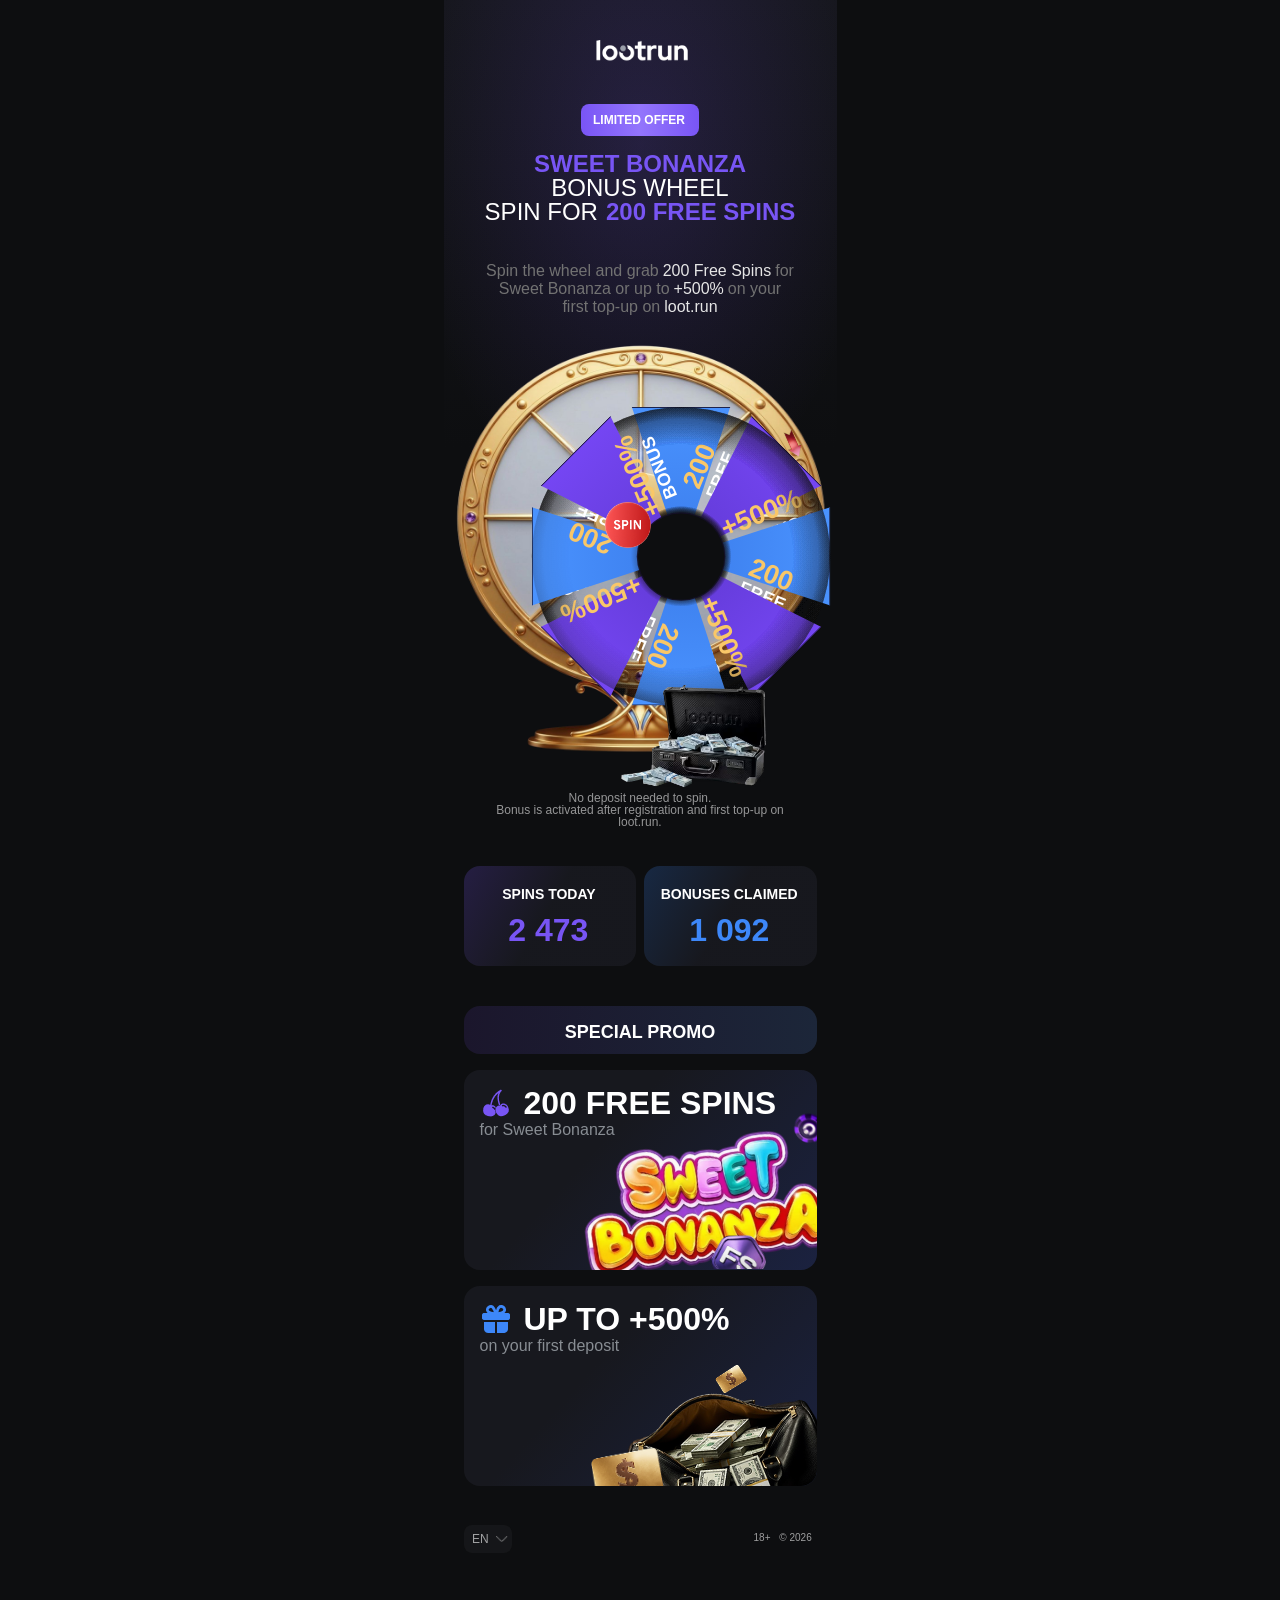
==== commit e8e4ec61: "mobile first 2" ====
--- a/main.html
+++ b/main.html
@@ -19,8 +19,9 @@
                 <div class="wheelFooter">
                     <div class="pill-limited">LIMITED OFFER</div>
                     <div class="hero-header-fine">
-                        <span class="hero-header-fine-one" data-i18n="hero_brand"></span>
-                        <span class="hero-header-fine-two" data-i18n="hero_prefix"></span>
+                        <span class="hero-header-fine-one hero-header-brand" data-i18n="hero_brand"></span>
+                        <span class="hero-header-fine-two hero-header-prefix" data-i18n="hero_prefix"></span>
+                        <span class="hero-header-fine-two hero-header-spin-for" data-i18n="hero_spin_for"></span>
                         <span class="hero-header-fine-one" data-i18n="hero_free_spins"></span>
                     </div>
                 </div>
@@ -39,11 +40,7 @@
             <div class="case">
 
                 <div class="btn-spin">
-                    <button class="wheel-spin">
-                        <span class="spin-text">
-                            Spin
-                        </span>
-                    </button>
+                    <button class="wheel-spin" type="button" aria-label="Spin"></button>
                 </div>
 
                 <img class="wheel-arrow" src="picture/arrow.png" alt="arrow" />
--- a/styles.css
+++ b/styles.css
@@ -22,6 +22,8 @@
   background:
     radial-gradient(60% 24% at 50% 9%, rgba(122, 86, 246, 0.18) 0%, rgba(122, 86, 246, 0) 100%),
     linear-gradient(180deg, #15161B 0%, #0D0E10 28%, #0D0E10 100%);
+  --hero-desc-top: 262px;
+  --hero-desc-width: 310px;
 }
 
 .brand {
@@ -33,6 +35,15 @@
   left: 145px;
   position: absolute;
   z-index: 20;
+  overflow: hidden;
+}
+
+.brand img {
+  display: block;
+  width: 104px;
+  height: 38px;
+  object-fit: fill;
+  object-position: top;
 }
 
 .header {
@@ -63,8 +74,8 @@
 }
 
 .pill-limited {
-  width: 118px;
-  height: 32px;
+  width: 94px;
+  height: 24px;
   transform: rotate(0deg);
   opacity: 1;
   border-radius: 8px;
@@ -87,7 +98,7 @@
 
 .hero-header-fine {
   width: 393px;
-  height: 72px;
+  min-height: 72px;
   display: flex;
   flex-wrap: wrap;
   justify-content: center;
@@ -96,6 +107,11 @@
   text-align: center;
 }
 
+.hero-header-brand,
+.hero-header-prefix {
+  width: 100%;
+}
+
 .hero-header-fine-one {
   font-family: "Google Sans", sans-serif;
   font-weight: 700;
@@ -111,6 +127,7 @@
 }
 
 .hero-header-fine-two {
+  /* width: 200px; */
   font-family: "Google Sans", sans-serif;
   font-weight: 400;
   font-style: Regular;
@@ -121,7 +138,6 @@
   text-align: center;
   text-transform: uppercase;
   color: #FFFFFF;
-  font-family: Google Sans;
 }
 
 /* левая панель */
@@ -157,7 +173,7 @@
 
 .miniTag {
   width: 100%;
-  height: 40px;
+  height: 44px;
   transform: rotate(0deg);
   opacity: 1;
   font-family: "Google Sans", sans-serif;
@@ -173,12 +189,13 @@
   justify-content: center;
   border-radius: 16px;
   color: #FFFFFF;
+  padding-top: 4px;
   background: linear-gradient(90deg, #1B162C 0%, #1C2639 100%);
 }
 
 .frame-31-fs-fd {
-  width: 320px;
-  height: 200px;
+  width: 321px;
+  height: 168px;
   border-radius: 16px;
   gap: 10px;
   transform: rotate(0deg);
@@ -200,7 +217,7 @@
 }
 
 .frame-34 {
-  width: 286px;
+  width: 326px;
   height: 34px;
   gap: 12px;
   transform: rotate(0deg);
@@ -210,7 +227,7 @@
 }
 
 .frame-34-text {
-  width: 242px;
+  width: 282px;
   height: 34px;
   transform: rotate(0deg);
   opacity: 1;
@@ -243,22 +260,22 @@
 .trick {
   width: 43px;
   height: 33px;
-  transform: rotate(90deg);
-  opacity: 1;
-  position: absolute;
-  top: 85px;
-  left: -10px;
+  transform: rotate(-90deg);
+  opacity: 1;
+  position: absolute;
+  top: 45px;
+  right: -5px;
   z-index: 3;
 }
 
 .sweet-bananza {
-  width: 243px;
-  height: 126px;
+  width: 300px;
+  height: 300px;
   transform: rotate(-8.62deg);
   opacity: 1;
   position: absolute;
-  right: -20px;
-  bottom: 10px;
+  right: -35px;
+  top: -20px;
   z-index: 1;
 }
 
@@ -268,8 +285,8 @@
   transform: rotate(0deg);
   opacity: 1;
   position: absolute;
-  right: 8px;
-  top: 83px;
+  right: 51px;
+  top: 148px;
   z-index: 3;
 }
 
@@ -290,19 +307,19 @@
   transform: rotate(0deg);
   opacity: 1;
   position: absolute;
-  left: 18px;
-  bottom: 14px;
+  left: 120px;
+  bottom: 0px;
   z-index: 2;
 }
 
 .bag {
-  width: 218px;
-  height: 113px;
+  width: 258px;
+  height: 203px;
   transform: rotate(-13.28deg);
   opacity: 1;
   position: absolute;
-  right: -4px;
-  bottom: -2px;
+  right: -24px;
+  bottom: -30px;
   z-index: 1;
 }
 
@@ -323,13 +340,14 @@
 
 .spins {
   width: 172.5px;
-  height: 100px;
+  /* height: 100px; */
   border-radius: 16px;
   gap: 4px;
   transform: rotate(0deg);
   opacity: 1;
   padding: 16px;
   display: flex;
+  align-items: center;
   flex-direction: column;
   justify-content: center;
   background: linear-gradient(120deg, rgba(122, 86, 246, 0.22) 0%, rgba(23, 24, 30, 0.98) 48%, rgba(23, 24, 30, 0.98) 100%);
@@ -369,13 +387,14 @@
 
 .bonuses {
   width: 172.5px;
-  height: 100px;
+  /* height: 100px; */
   border-radius: 16px;
   gap: 4px;
   transform: rotate(0deg);
   opacity: 1;
   padding: 16px;
   display: flex;
+  align-items: center;
   flex-direction: column;
   justify-content: center;
   background: linear-gradient(120deg, rgba(61, 135, 249, 0.22) 0%, rgba(23, 24, 30, 0.98) 48%, rgba(23, 24, 30, 0.98) 100%);
@@ -422,19 +441,17 @@
 }
 
 .hero-header-description-fine {
-  width: 336px;
+  width: var(--hero-desc-width);
   height: 54px;
-  gap: 16px;
-  transform: rotate(0deg);
-  opacity: 1;
-  top: 312px;
+  transform: rotate(0deg);
+  opacity: 1;
+  top: var(--hero-desc-top);
   left: 50%;
   position: absolute;
-  display: flex;
-  flex-wrap: wrap;
-  justify-content: center;
-  gap: 0 4px;
+  display: block;
+  white-space: normal;
   transform: translateX(-50%);
+  text-align: center;
   z-index: 12;
 }
 
@@ -468,8 +485,8 @@
   transform: scale(0.54);
   transform-origin: top left;
   opacity: 1;
-  top: 214px;
-  left: 322px;
+  top: 114px;
+  left: 162px;
   position: absolute;
   display: flex;
   align-items: center;
@@ -482,15 +499,24 @@
   height: 85px;
   transform: none;
   opacity: 1;
-  border-radius: 200px;
-  background: linear-gradient(90deg, #FF5757 0%, #BE1717 100%);
-  border: 1px solid #ffffff;
+  border-radius: 0;
+  background: transparent url("picture/Property 1=Variant4.png") center / contain no-repeat;
+  border: 0;
   display: flex;
   align-items: center;
   justify-content: center;
   padding: 0;
   appearance: none;
   box-sizing: border-box;
+  cursor: pointer;
+}
+
+.wheel-spin:hover {
+  background-image: url("picture/Property 1=Variant5.png");
+}
+
+.wheel-spin:active {
+  background-image: url("picture/Property 1=Variant6.png");
 }
 
 .spin-text {
@@ -510,27 +536,39 @@
 }
 
 .wheel-text {
-  width: 288px;
-  height: 56px;
+  width: 330px;
+  height: 36px;
   border-radius: 16px;
   gap: 10px;
   transform: rotate(0deg);
   opacity: 1;
-  top: 802px;
+  top: 782px;
   left: 50%;
   position: absolute;
   border-width: 1px;
   padding: 10px;
-  color: #FFFFFF99;
+  color: #f0f0f099;
   text-align: center;
   transform: translateX(-50%);
   z-index: 8;
+  font-family: "Google Sans", sans-serif;
+  font-weight: 400;
+  font-style: Regular;
+  font-size: 12px;
+  leading-trim: NONE;
+  line-height: 12px;
+  letter-spacing: 0%;
+  text-align: center;
 }
 
 .case {
-  position: relative;
-  width: 729px;
-  height: 679px;
+  position: absolute;
+  width: 192px;
+  height: 170px;
+  top: 378px;
+  left: 329.67px;
+  transform: rotate(0deg);
+  opacity: 1;
 }
 
 section.wheel>div.case {
@@ -546,9 +584,9 @@
 
 section.wheel>img.case {
   position: absolute;
-  top: 748px;
-  left: 214px;
-  width: 167px;
+  top: 648px;
+  left: 170px;
+  width: 160px;
   height: auto;
   z-index: 8;
 }
@@ -566,13 +604,13 @@
 }
 
 .wheel-border {
-  width: 729px;
-  height: 679px;
+  width: 870px;
+  height: 819px;
   transform: scale(0.54);
   transform-origin: top left;
   opacity: 1;
-  top: 12px;
-  left: 0;
+  top: -60px;
+  left: -38px;
   position: absolute;
   z-index: 2;
 }
@@ -688,7 +726,7 @@
   left: 0;
   gap: 8px;
   position: absolute;
-  padding-top: 24px;
+  padding-top: 15px;
   padding-right: 20px;
   padding-bottom: 24px;
   padding-left: 20px;
@@ -706,7 +744,7 @@
   display: flex;
   align-items: flex-end;
   overflow: visible;
-  padding-top: 50px;
+  /* padding-top: 50px; */
   padding-bottom: 20px;
 }
 
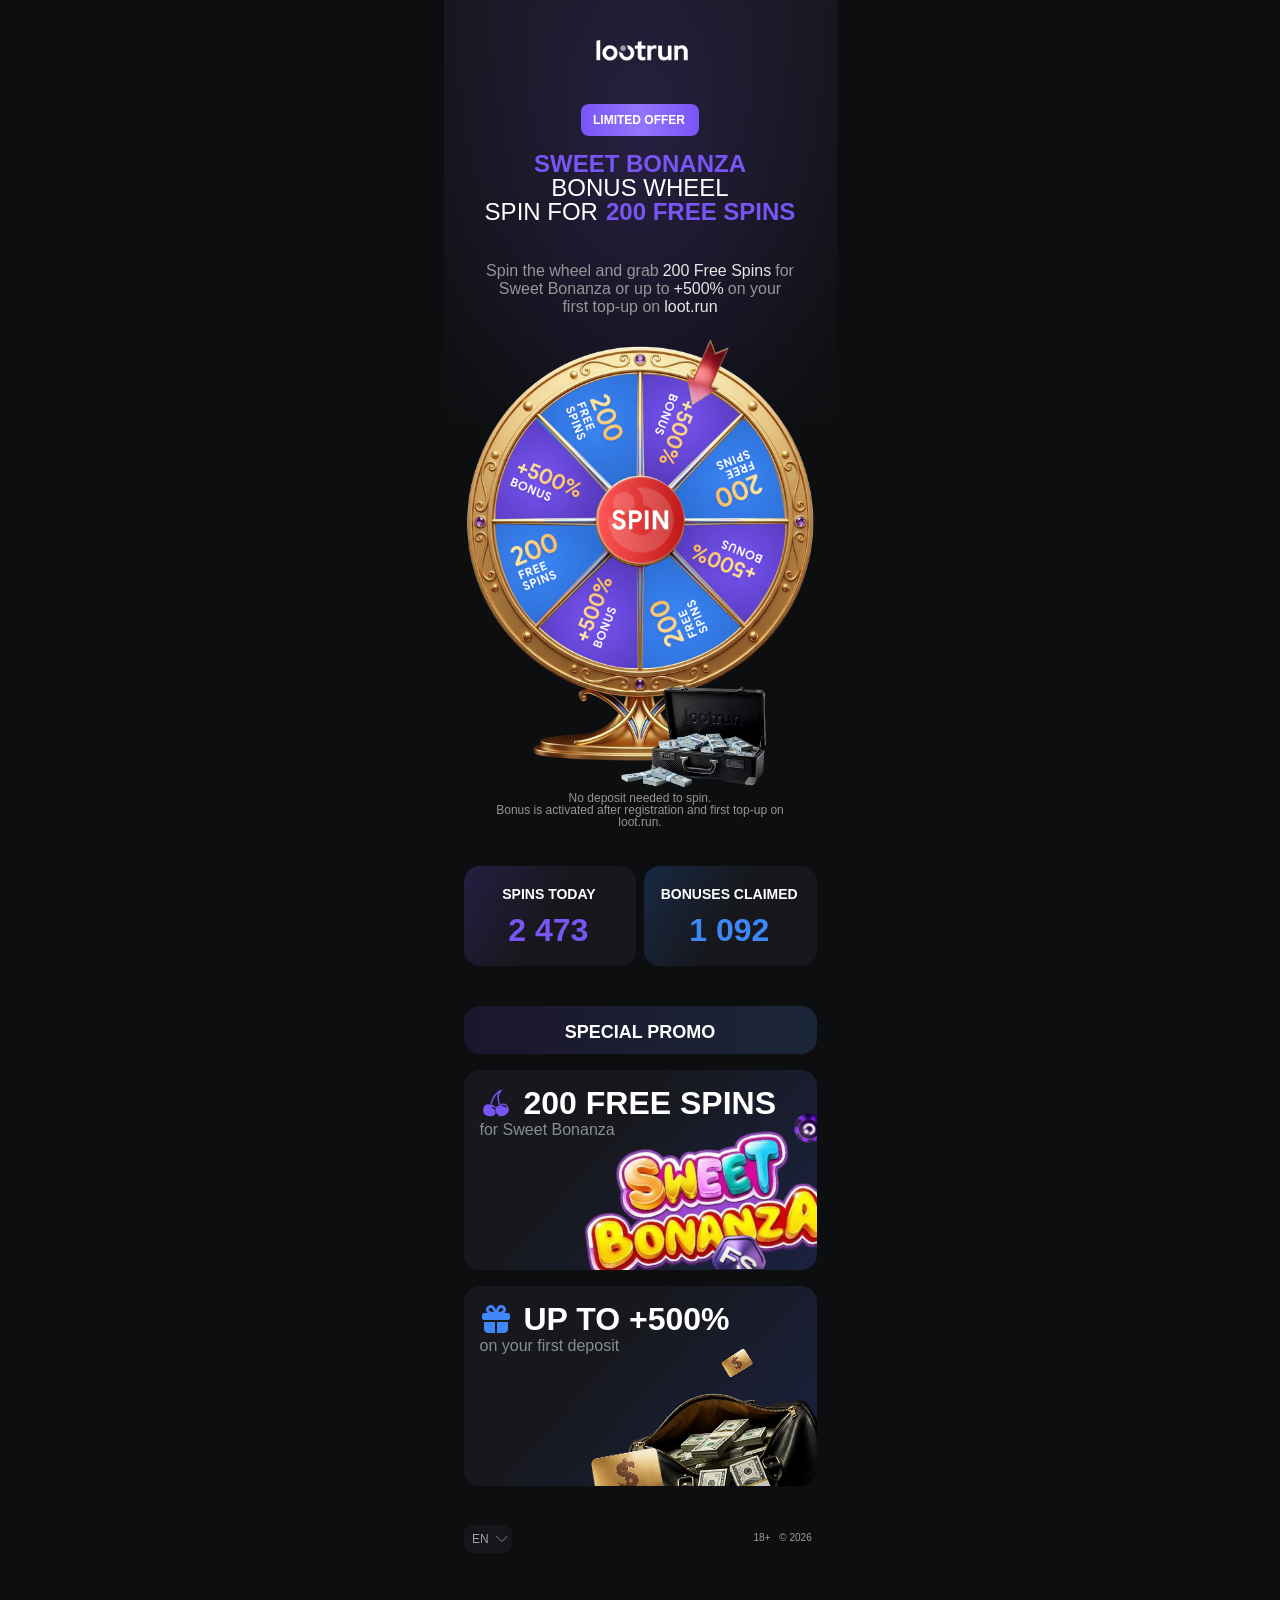
==== commit bcdcc80e: "mobile review" ====
--- a/main.html
+++ b/main.html
@@ -37,6 +37,12 @@
                 <span class="hero-header-description-fine-grey" data-i18n="hero_first"></span>
                 <span class="hero-header-description-fine-white" data-i18n="hero_loot"></span>
             </div>
+            <div class="hero-header-description-fine hero-header-description-fine-spinning" hidden>
+                <span class="hero-header-description-fine-grey" data-i18n="spin_state_line_1"></span>
+                <span class="hero-header-description-fine-white" data-i18n="spin_state_line_2"></span>
+                <span class="hero-header-description-fine-grey" data-i18n="spin_state_line_3"></span>
+                <span class="hero-header-description-fine-white" data-i18n="spin_state_line_4"></span>
+            </div>
             <div class="case">
 
                 <div class="btn-spin">
@@ -56,6 +62,18 @@
             </div>
 
             <img class="case" src="picture/case.png" alt="arrow" />
+
+            <div class="spinning-bonus-container">
+                <img class="spinning-bonus-one" src="picture/spinning.png" alt="spinning-bonus" />
+                <img class="spinning-bonus-two" src="picture/spinning (1).png" alt="spinning-bonus" />
+            </div>
+
+            <div class="wheel-fireworks" id="wheelFireworks" hidden aria-hidden="true">
+                <img class="wheel-firework wheel-firework--1" src="picture/fireworks.gif" alt="" decoding="async" />
+                <img class="wheel-firework wheel-firework--2" src="picture/fireworks.gif" alt="" decoding="async" />
+                <img class="wheel-firework wheel-firework--3" src="picture/fireworks.gif" alt="" decoding="async" />
+            </div>
+
         </section>
 
         <main class="layout">
--- a/styles.css
+++ b/styles.css
@@ -12,6 +12,11 @@
   display: flex;
   justify-content: center;
   align-items: flex-start;
+  overflow-x: hidden;
+}
+
+html {
+  overflow-x: hidden;
 }
 
 .page {
@@ -296,8 +301,8 @@
   transform: rotate(0deg);
   opacity: 1;
   position: absolute;
-  top: 72px;
-  right: 66px;
+  top: 56px;
+  right: 60px;
   z-index: 3;
 }
 
@@ -453,6 +458,28 @@
   transform: translateX(-50%);
   text-align: center;
   z-index: 12;
+  transition: opacity 0.3s ease;
+}
+
+.hero-header-description-fine-spinning {
+  top: var(--hero-desc-top);
+  opacity: 0;
+}
+
+.hero-header-description-fine-spinning.is-visible {
+  opacity: 1;
+}
+
+.hero-header-description-fine.is-fade-out,
+.wheel-text.is-fade-out,
+.wheel-spin.is-fade-out {
+  opacity: 0;
+  pointer-events: none;
+}
+
+.hero-header-description-fine[hidden],
+.btn-spin[hidden] {
+  display: none !important;
 }
 
 .hero-header-description-fine-grey {
@@ -464,7 +491,7 @@
   line-height: 18px;
   letter-spacing: 3%;
   text-align: center;
-  color: #727272;
+  color: #969696;
 }
 
 .hero-header-description-fine-white {
@@ -480,13 +507,16 @@
 }
 
 .btn-spin {
-  width: 85px;
-  height: 85px;
-  transform: scale(0.54);
-  transform-origin: top left;
-  opacity: 1;
-  top: 114px;
-  left: 162px;
+  --spin-size: 88px;
+  --spin-overlay-size: 65px;
+  --spin-overlay-offset-x: 0px;
+  --spin-overlay-offset-y: 0px;
+  width: var(--spin-size);
+  height: var(--spin-size);
+  transform: none;
+  opacity: 1;
+  top: 88px;
+  left: 154px;
   position: absolute;
   display: flex;
   align-items: center;
@@ -494,9 +524,22 @@
   z-index: 7;
 }
 
+.btn-spin::after {
+  content: "";
+  position: absolute;
+  width: var(--spin-overlay-size);
+  height: var(--spin-overlay-size);
+  left: 50%;
+  top: 50%;
+  transform: translate(-50%, -50%) translate(var(--spin-overlay-offset-x), var(--spin-overlay-offset-y));
+  background: url("picture/Vector.png") center / contain no-repeat;
+  pointer-events: none;
+  z-index: 8;
+}
+
 .wheel-spin {
-  width: 85px;
-  height: 85px;
+  width: 100%;
+  height: 100%;
   transform: none;
   opacity: 1;
   border-radius: 0;
@@ -509,6 +552,7 @@
   appearance: none;
   box-sizing: border-box;
   cursor: pointer;
+  transition: opacity 0.3s ease;
 }
 
 .wheel-spin:hover {
@@ -559,6 +603,7 @@
   line-height: 12px;
   letter-spacing: 0%;
   text-align: center;
+  transition: opacity 0.3s ease;
 }
 
 .case {
@@ -580,6 +625,9 @@
   transform: translateX(-50%);
   transform-origin: top center;
   z-index: 5;
+  --wheel-spin-duration: 3.8s;
+  --wheel-spin-delay: 0.5s;
+  --wheel-spin-easing: cubic-bezier(0.22, 0.78, 0.22, 1);
 }
 
 section.wheel>img.case {
@@ -591,42 +639,181 @@
   z-index: 8;
 }
 
+.spinning-bonus-container {
+  position: absolute;
+  top: 715px;
+  left: 50%;
+  width: 330px;
+  height: 56px;
+  transform: translateX(-50%);
+  z-index: 9;
+  pointer-events: none;
+}
+
+.spinning-bonus-one,
+.spinning-bonus-two {
+  position: absolute;
+  inset: 0;
+  width: 100%;
+  height: 100%;
+  opacity: 0;
+  transition: opacity 0.8s ease;
+  pointer-events: none;
+}
+
+.spinning-bonus-one.is-visible,
+.spinning-bonus-two.is-visible {
+  opacity: 1;
+}
+
+/* Три салюта после финала колеса: позиции и размер — переменные ниже (координаты от .wheel) */
+.wheel-fireworks {
+  position: absolute;
+  inset: 0;
+  pointer-events: none;
+  z-index: 3;
+  overflow: visible;
+
+  --wheel-firework-size1: 155px;
+  --wheel-firework-size2: 85px;
+  --wheel-firework-size3: 130px;
+  --wheel-firework-1-top: 325px;
+  --wheel-firework-1-left: 24px;
+  --wheel-firework-2-top: 310px;
+  --wheel-firework-2-left: 175px;
+  --wheel-firework-3-top: 330px;
+  --wheel-firework-3-left: 230px;
+}
+
+.wheel-fireworks[hidden] {
+  display: none !important;
+}
+
+.wheel-firework {
+  position: absolute;
+  height: auto;
+}
+
+.wheel-firework--1 {
+  width: var(--wheel-firework-1-width, var(--wheel-firework-size1));
+  top: var(--wheel-firework-1-top);
+  left: var(--wheel-firework-1-left);
+  transform: var(--wheel-firework-1-transform, none);
+}
+
+.wheel-firework--2 {
+  width: var(--wheel-firework-2-width, var(--wheel-firework-size2));
+  top: var(--wheel-firework-2-top);
+  left: var(--wheel-firework-2-left);
+  transform: var(--wheel-firework-2-transform, none);
+}
+
+.wheel-firework--3 {
+  width: var(--wheel-firework-3-width, var(--wheel-firework-size3));
+  top: var(--wheel-firework-3-top);
+  left: var(--wheel-firework-3-left);
+  transform: var(--wheel-firework-3-transform, none);
+}
+
 .wheel-arrow {
-  width: 75px;
-  height: 75px;
-  transform: scale(0.54) rotate(156deg);
+  width: 95px;
+  height: 95px;
+  transform: rotate(-156deg);
   transform-origin: top left;
   opacity: 1;
-  top: 65.84px;
-  left: 376.84px;
+  top: 49px;
+  left: 287px;
   position: absolute;
   z-index: 6;
 }
 
 .wheel-border {
-  width: 870px;
-  height: 819px;
+  width: 890px;
+  height: 845px;
   transform: scale(0.54);
   transform-origin: top left;
   opacity: 1;
   top: -60px;
-  left: -38px;
-  position: absolute;
-  z-index: 2;
+  left: -43px;
+  position: absolute;
+  z-index: 5;
+  pointer-events: none;
 }
 
 /* Wheel sectors (Figma groups: Ellipse 21 / sect+txt / Subtract) */
 .sectors {
-  /* Контейнер всех сегментов колеса (#sectors из main.html). */
-  /* Внутрь JS добавляет несколько .sector (по одному на каждый сектор). */
-  width: 552px;
-  height: 553px;
-  position: absolute;
-  top: 19px;
-  left: 88.75px;
+  width: 699px;
+  height: 699px;
+  position: absolute;
+  top: -50px;
+  left: 12px;
   z-index: 3;
-  transform: scale(0.54);
+  transform: scale(0.52);
   transform-origin: top left;
+  /* Temporarily disabled CSS-drawn sectors.
+  border-radius: 50%;
+  overflow: hidden;
+  background: repeating-conic-gradient(from -22.5deg,
+      #3E8DF5 0deg 45deg,
+      #6C48E8 45deg 90deg);
+  */
+  --sectors-bg-x: 59px;
+  --sectors-bg-y: 59px;
+  --sectors-bg-width: 585px;
+  --sectors-bg-height: 585px;
+  --sectors-spin-end: calc(var(--wheel-start-rotation) + 360deg);
+  isolation: isolate;
+}
+
+.sectors::before {
+  content: "";
+  position: absolute;
+  inset: 0;
+  background-image: url("picture/sect+txt.png");
+  background-repeat: no-repeat;
+  background-position: var(--sectors-bg-x) var(--sectors-bg-y);
+  background-size: var(--sectors-bg-width) var(--sectors-bg-height);
+  transform: rotate(var(--wheel-start-rotation));
+  transform-origin: 50% 50%;
+  z-index: -1;
+}
+
+/* Финишная графика поверх колеса (выше ::before) */
+.sectors::after {
+  content: "";
+  position: absolute;
+  inset: 0;
+  z-index: 1;
+  pointer-events: none;
+  background-image: url("picture/sect+txt_end.png");
+  background-repeat: no-repeat;
+  background-position: var(--sectors-bg-x) var(--sectors-bg-y);
+  background-size: var(--sectors-bg-width) var(--sectors-bg-height);
+  transform: rotate(calc(var(--sectors-spin-end) - var(--wheel-start-rotation)));
+  transform-origin: 50% 50%;
+  opacity: 0;
+}
+
+.sectors.is-swapped.sectors-ended::after {
+  opacity: 1;
+}
+
+.sectors.is-swapped::before {
+  animation: sectorsSpin var(--wheel-spin-duration) var(--wheel-spin-easing) var(--wheel-spin-delay) 1 forwards;
+}
+
+@keyframes sectorsSpin {
+  0% {
+    transform: rotate(var(--wheel-start-rotation));
+  }
+
+  20% {
+    transform: rotate(calc(var(--wheel-start-rotation) - 30deg));
+  }
+
+  100% {
+    transform: rotate(var(--sectors-spin-end));
+  }
 }
 
 .wheel-text-one,
@@ -639,29 +826,25 @@
 }
 
 .sector {
-  position: absolute;
-  inset: 0;
-  transform: rotate(calc(var(--sector-index) * (360deg / var(--sector-count))));
-  transform-origin: 50% 50%;
-  pointer-events: none;
+  /* Temporarily disabled generated sectors DOM. */
+  display: none;
 }
 
 .ellipse-21 {
-  position: absolute;
-  inset: 0;
-  border-radius: 50%;
-  background: radial-gradient(50% 50% at 50% 50%, rgba(16, 16, 16, 0) 74.61%, rgba(16, 16, 16, 0.1) 100%),
-    radial-gradient(50% 50% at 50% 50%, rgba(16, 16, 16, 0) 92.01%, rgba(16, 16, 16, 0.1) 100%),
-    radial-gradient(50% 50% at 50% 50%, rgba(16, 16, 16, 0.4) 26.59%, rgba(16, 16, 16, 0) 33.68%);
-  z-index: 1;
+  display: none;
+}
+
+/* Стартовый поворот колеса (картинка секторов и ключевые кадры анимации). Меняйте угол здесь. */
+:root {
+  --wheel-start-rotation: 30deg;
 }
 
 .sect-txt {
   position: absolute;
   left: 50%;
-  top: 50%;
-  width: 116px;
-  transform: translate(-50%, -50%) rotate(22.5deg) translateY(-168px) rotate(-90deg);
+  top: var(--sector-text-top);
+  width: 150px;
+  transform: translateX(-50%) rotate(90deg);
   display: flex;
   flex-direction: column;
   align-items: center;
@@ -673,7 +856,7 @@
   font-family: "Google Sans", sans-serif;
   font-weight: 700;
   font-size: 50px;
-  line-height: 0.95;
+  line-height: 0.9;
   letter-spacing: 0;
   color: #F9C768;
 }
@@ -682,38 +865,15 @@
   margin-top: 2px;
   font-family: "Google Sans", sans-serif;
   font-weight: 700;
-  font-size: 33px;
-  line-height: 0.95;
+  font-size: 31px;
+  line-height: 0.94;
   letter-spacing: 0.02em;
   color: #FFFFFF;
   text-transform: uppercase;
 }
 
 .subtract {
-  position: absolute;
-  inset: 0;
-  clip-path: polygon(50% 50%, 66.5% 0%, 33.5% 0%);
-  background: linear-gradient(180deg, #4A93FF 0%, #2C66D7 100%);
-  box-shadow: inset 0 0 0 2px rgba(22, 17, 45, 0.85);
-  z-index: 2;
-}
-
-.sector:nth-child(even) .subtract {
-  background: linear-gradient(180deg, #7546F3 0%, #4A2CB2 100%);
-}
-
-.sectors::after {
-  content: "";
-  position: absolute;
-  left: 50%;
-  top: 50%;
-  width: 160px;
-  height: 160px;
-  transform: translate(-50%, -50%);
-  border-radius: 50%;
-  background: #0D0E10;
-  box-shadow: 0 0 0 2px rgba(19, 15, 37, 0.9);
-  z-index: 2;
+  display: none;
 }
 
 /* подвал */
